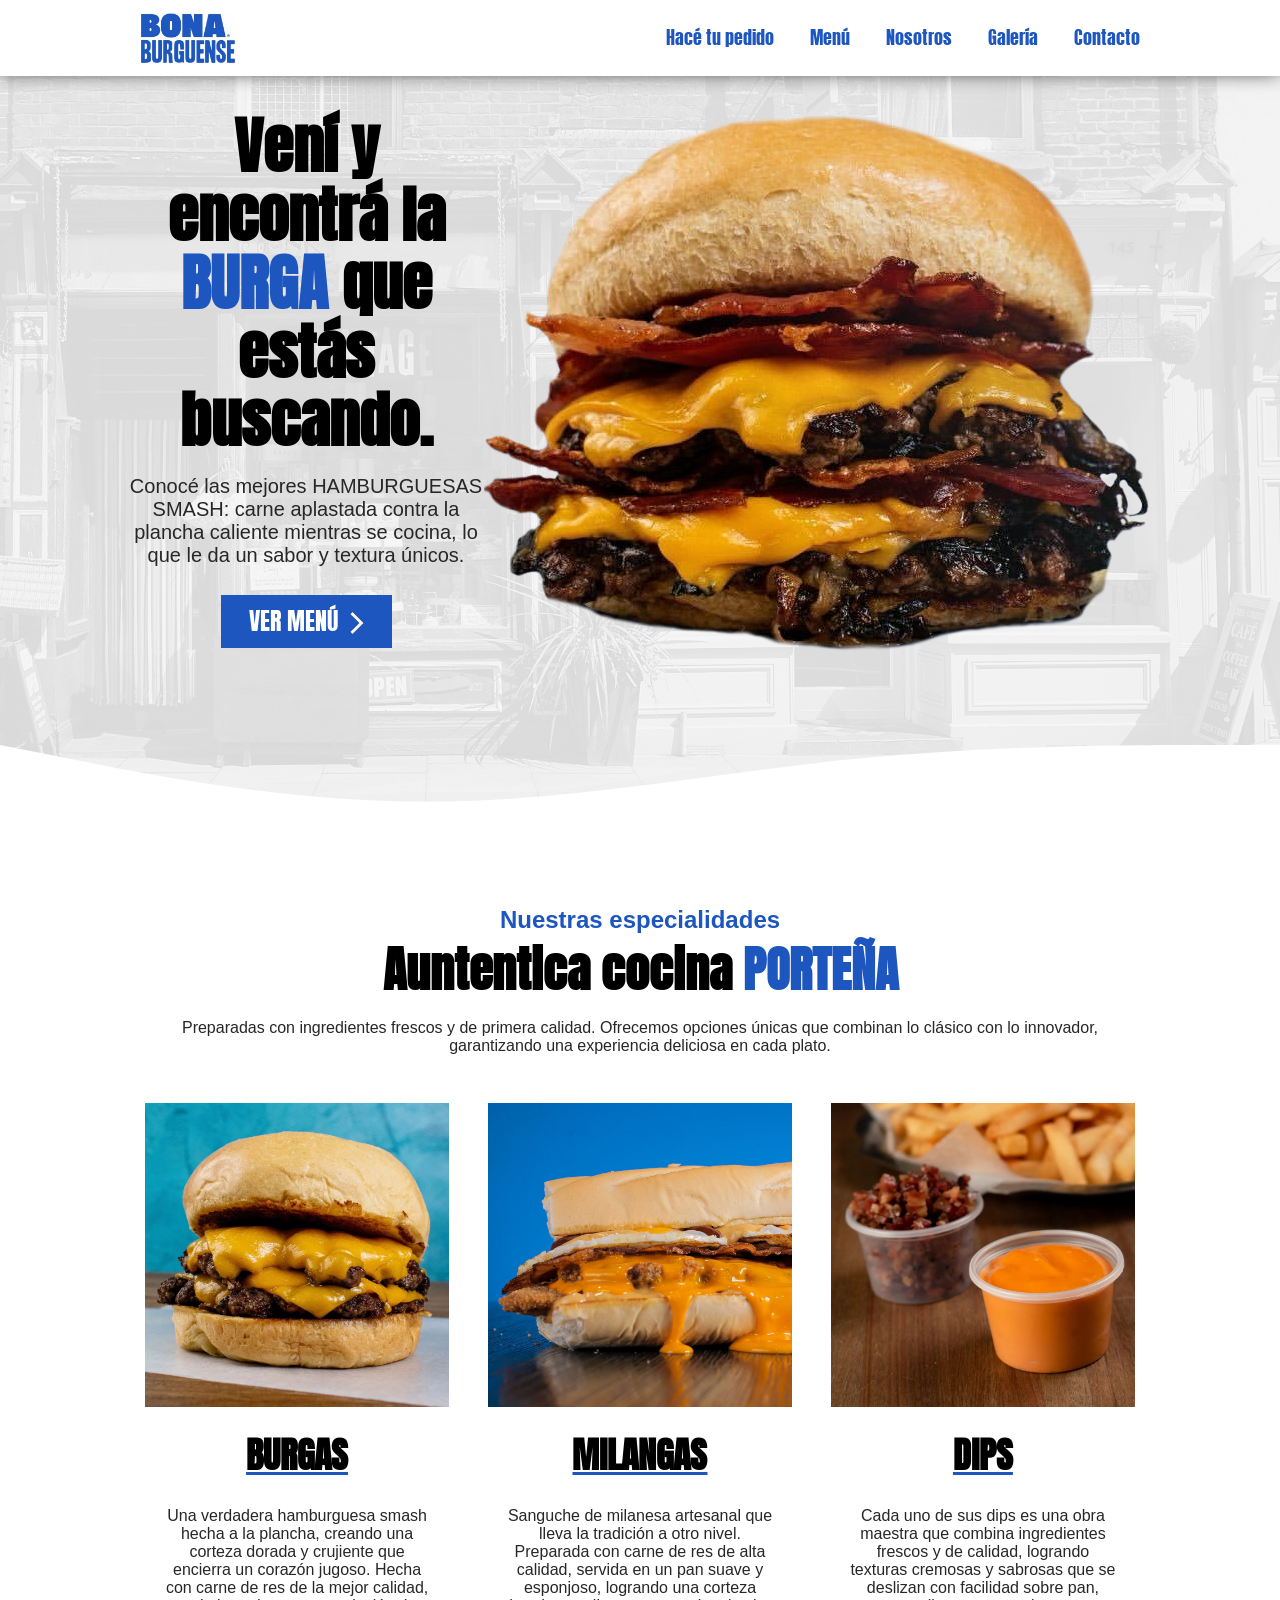
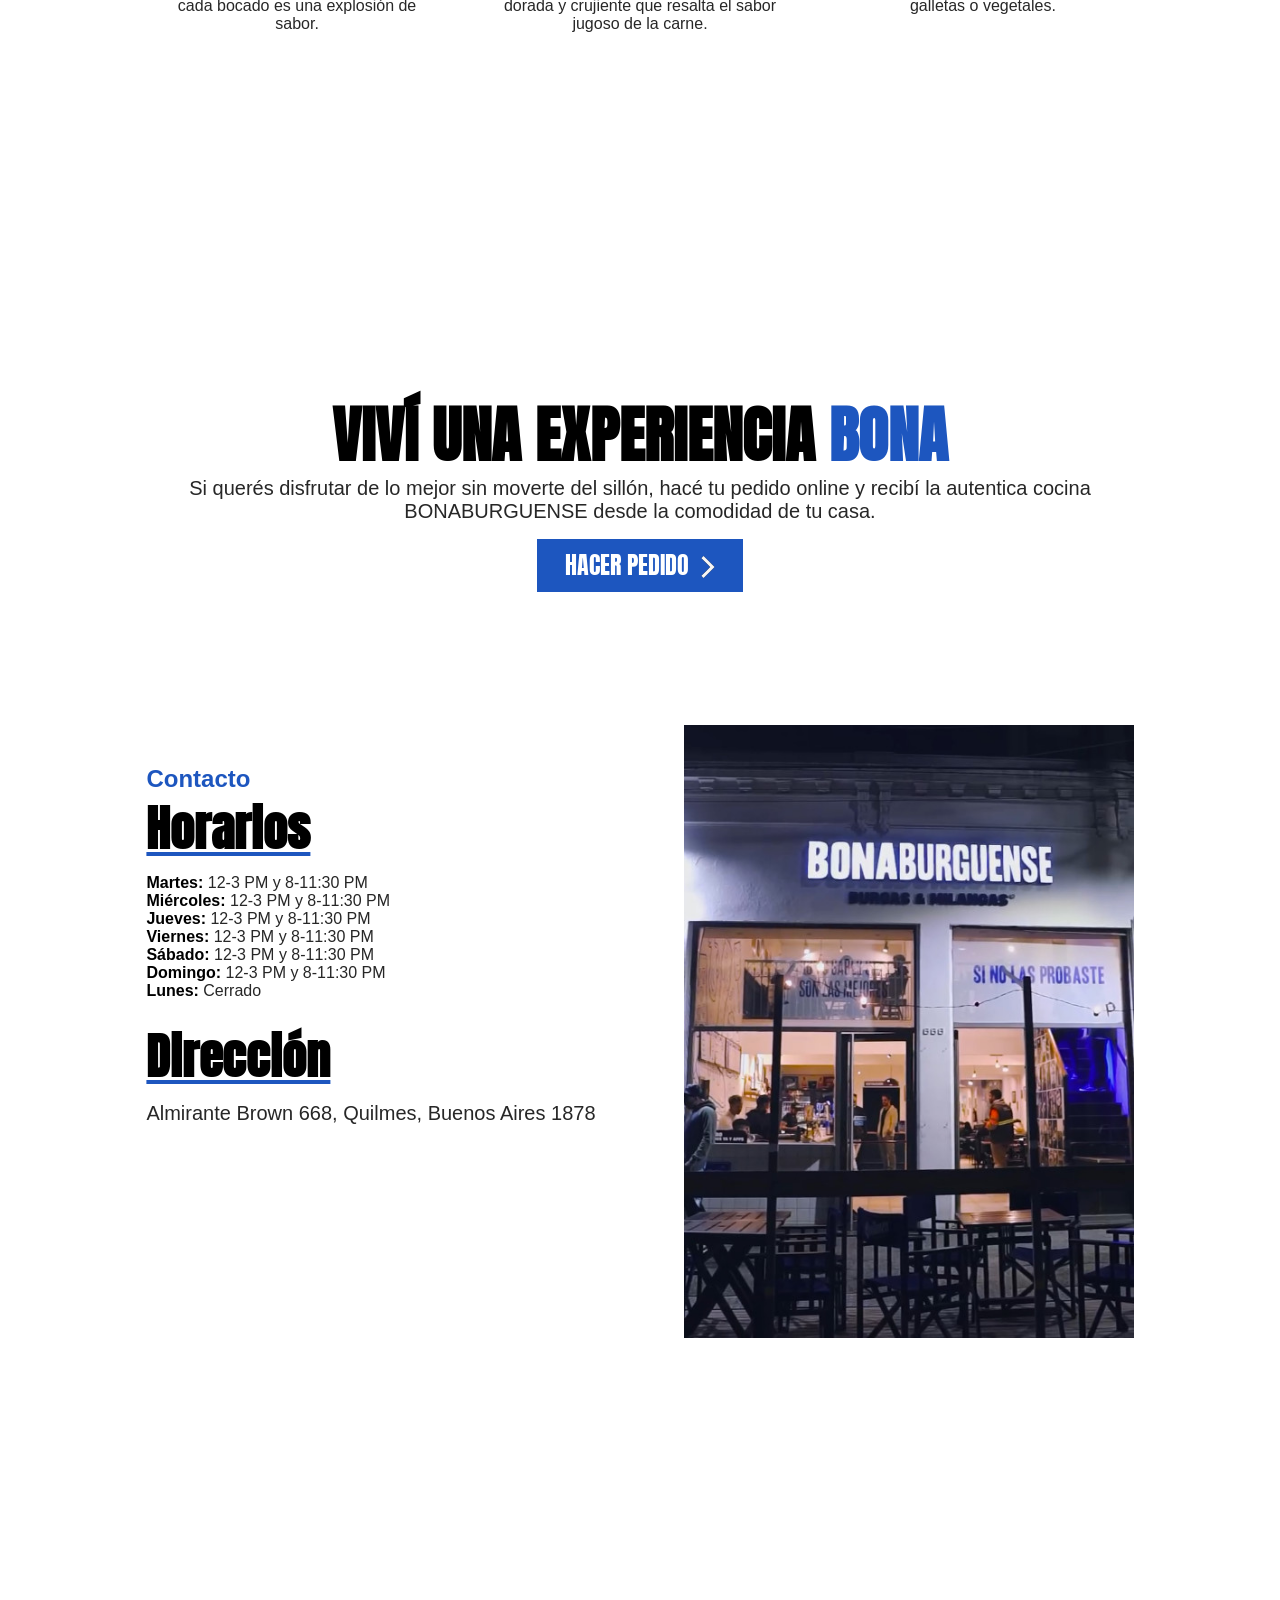
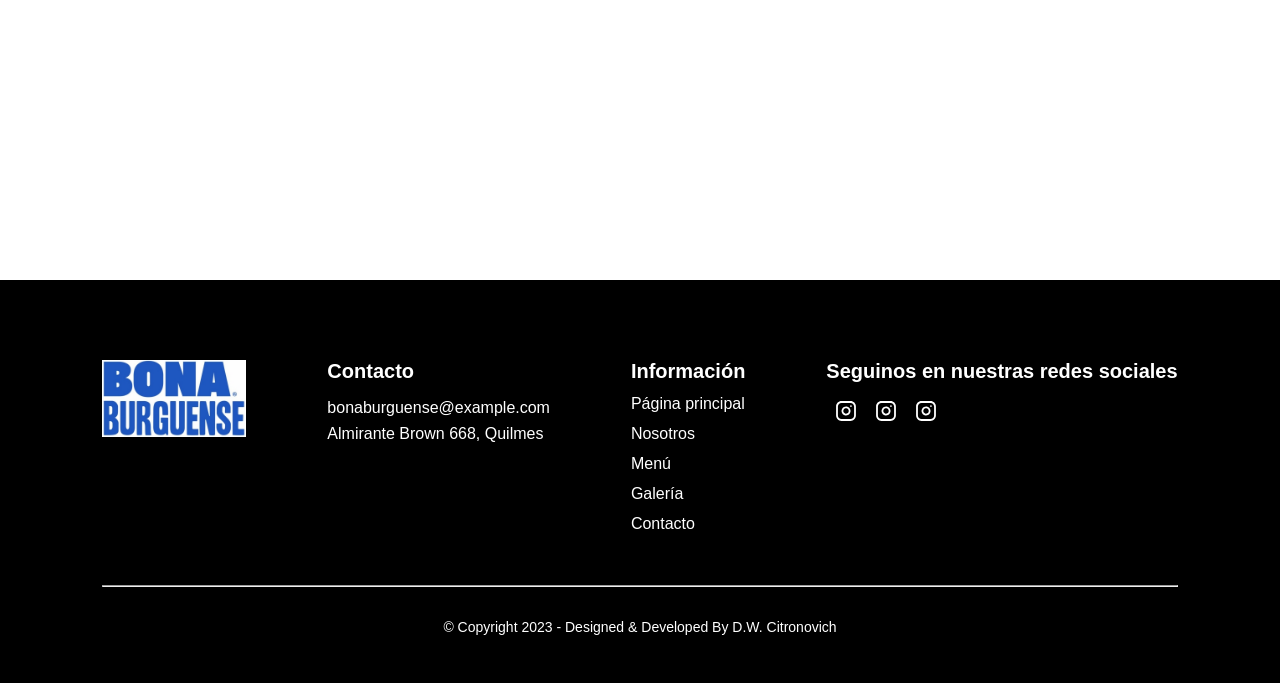
==== index.html @ 408f3b06 "desktop layout beggining" ====
<!DOCTYPE html>
<html lang="es">
    <head>
        <meta charset="UTF-8">
        <title>Reales hamburguesas smash - BONABURGUENSE</title>
        <meta name="keywords" content="bonaburguense, hamburguesa, quilmes">
        <meta name="description" content="Reales hamburguesas smash🔥 Cómo sabes que no son las mejores, si no las probaste?">
        <meta name="viewport" content="width=device-width, initial-scale=1.0">
        <meta name="author" content="Citronov WebSites">
        <link rel="stylesheet" href="responsive-style.css">
        <link rel="icon" href="Images/favicon.ico" type="image/x-icon">
    </head>
    <body>
        <header>
            <div id="header-div">
                <h1>
                BONABURGUENSE. BURGAS Y MILANGAS
                </h1>
                <div id="header-top">
                    <a href="index.html">
                        <img id="header-logo" src="Images/logo-bonaburguense-1.png" alt="BONABURGUENSE. BURGAS Y MILANGAS logo">
                    </a>
                    <div id="hamburguer-menu-icon">
                        <span class="bar"></span>
                        <span class="bar"></span>
                        <span class="bar"></span>
                    </div>
                </div>
                <nav id="header-nav">
                    <ul>
                        <li><a class="nav-li-element" href="index.html">Hacé tu pedido</a></li>
                        <li><a class="nav-li-element" href="Pages/menu.html">Menú</a></li>
                        <li><a class="nav-li-element" href="Pages/nosotros.html">Nosotros</a></li>
                        <li><a class="nav-li-element" href="Pages/galeria.html">Galería</a></li>
                        <li><a class="nav-li-element" href="Pages/contacto.html">Contacto</a></li>
                    </ul>
                </nav>
            </div>
        </header>
        <main id="home-main">
            <section id="section-statement">
                    <div class="top-page-div">
                        <h2>Vení y encontrá la <span class="blue-text">BURGA</span> que estás buscando.</h2>
                        <p class="section-div-text">Conocé las mejores HAMBURGUESAS SMASH: carne aplastada contra la plancha caliente mientras se cocina, lo que le da un sabor y textura únicos.</p>
                        <button id="main-section-statement-button" class="blue-button" type="button">
                            <a href="Pages/menu.html">
                                <span class="button-text">VER MENÚ</span>
                                <img class="button-arrow" src="Images/arrow.svg" alt="Flecha">
                            </a>
                        </button>
                    </div>
                    <img id="section-statement-img" src="Images/burga-image-2.png">
            </section>
            <svg id="section-cards-svg-top" xmlns="http://www.w3.org/2000/svg" viewBox="0 0 1440 320"><path fill="#ffffff" fill-opacity="1" d="M0,64L80,80C160,96,320,128,480,128C640,128,800,96,960,80C1120,64,1280,64,1360,64L1440,64L1440,320L1360,320C1280,320,1120,320,960,320C800,320,640,320,480,320C320,320,160,320,80,320L0,320Z"></path></svg>
            <section id="section-cards" class="common-section-white-bg">
                <h2 class="small-title"><span class="blue-text">Nuestras especialidades</span></h2>
                <h3>Auntentica cocina <span class="blue-text">PORTEÑA</span></h3>
                <div class="section-div-text">
                    <p>Preparadas con ingredientes frescos y de primera calidad. Ofrecemos opciones únicas que combinan lo clásico con lo innovador, garantizando una experiencia deliciosa en cada plato.</p>
                </div>
                <div id="section-cards-div">
                    <div class="section-card">
                        <div class="section-card-div-img">
                            <img src="Images/burga-image.jpeg" alt="Una BURGA">
                        </div>
                        <div class="section-card-div-text">
                            <h3><span class="blue-underline">BURGAS</span></h3>
                            <div class="section-div-text">
                                <p>Una verdadera hamburguesa smash hecha a la plancha, creando una corteza dorada y crujiente que encierra un corazón jugoso. Hecha con carne de res de la mejor calidad, cada bocado es una explosión de sabor.</p>
                            </div>
                        </div>
                    </div>
                    <div class="section-card">
                        <div class="section-card-div-img">
                            <img src="Images/milanga-image.jpeg" alt="Una MILANGA">
                        </div>
                        <div class="section-card-div-text">
                            <h3><span class="blue-underline">MILANGAS</span></h3>
                            <div class="section-div-text">
                                <p>Sanguche de milanesa artesanal que lleva la tradición a otro nivel. Preparada con carne de res de alta calidad, servida en un pan suave y esponjoso, logrando una corteza dorada y crujiente que resalta el sabor jugoso de la carne.</p>
                            </div>
                        </div>
                    </div>
                    <div class="section-card">
                        <div class="section-card-div-img">
                            <img src="Images/dips-image.jpeg" alt="Una MILANGA">
                        </div>
                        <div class="section-card-div-text">
                            <h3><span class="blue-underline">DIPS</span></h3>
                            <div class="section-div-text"> 
                                <p>Cada uno de sus dips es una obra maestra que combina ingredientes frescos y de calidad, logrando texturas cremosas y sabrosas que se deslizan con facilidad sobre pan, galletas o vegetales.</p>
                            </div>
                        </div>
                    </div>
                </div>
            </section>
            <svg id="section-cards-svg-bottom" xmlns="http://www.w3.org/2000/svg" viewBox="0 0 1440 320"><path fill="#ffffff" fill-opacity="1" d="M0,160L80,165.3C160,171,320,181,480,176C640,171,800,149,960,133.3C1120,117,1280,107,1360,101.3L1440,96L1440,0L1360,0C1280,0,1120,0,960,0C800,0,640,0,480,0C320,0,160,0,80,0L0,0Z"></path></svg>
            <section id="home-section-hace-tu-pedido" class="common-section">
                <div id="section-hace-tu-pedido-div-content">
                    <h2>VIVÍ UNA EXPERIENCIA <span class="blue-text">BONA</span></h2>
                    <p><span class="grey-text">Si querés disfrutar de lo mejor sin moverte del sillón, hacé tu pedido online y recibí la autentica cocina BONABURGUENSE desde la comodidad de tu casa.</span></p>
                    <button id="section-hace-tu-pedido-button" class="blue-button">
                        <a>
                            <span class="button-text">HACER PEDIDO</span>
                            <img class="button-arrow" src="Images/arrow.svg" alt="Flecha">
                        </a>
                    </button>
                </div>
            </section>
            <svg id="section-contact-svg-top" xmlns="http://www.w3.org/2000/svg" viewBox="0 0 1440 320"><path fill="#ffffff" fill-opacity="1" d="M0,0L80,5.3C160,11,320,21,480,37.3C640,53,800,75,960,74.7C1120,75,1280,53,1360,42.7L1440,32L1440,320L1360,320C1280,320,1120,320,960,320C800,320,640,320,480,320C320,320,160,320,80,320L0,320Z"></path></svg>
            <section id="section-contact" class="common-section-white-bg">
                <div id="section-contact-top">
                    <div id="home-section-contact-div-text">
                        <h2 class="small-title"><span class="blue-text">Contacto</span></h2>
                        <h3><span class="blue-underline">Horarios</span></h3>
                        <ol>
                            <li><span class="span-days">Martes:</span><span class="grey-text"> 12-3 PM y 8-11:30 PM</span></li>
                            <li><span class="span-days">Miércoles:</span><span class="grey-text"> 12-3 PM y 8-11:30 PM</span></li>
                            <li><span class="span-days">Jueves:</span><span class="grey-text"> 12-3 PM y 8-11:30 PM</span></li>
                            <li><span class="span-days">Viernes:</span><span class="grey-text"> 12-3 PM y 8-11:30 PM</span></li>
                            <li><span class="span-days">Sábado:</span><span class="grey-text"> 12-3 PM y 8-11:30 PM</span></li>
                            <li><span class="span-days">Domingo:</span><span class="grey-text"> 12-3 PM y 8-11:30 PM</span></li>
                            <li><span class="span-days">Lunes:</span><span class="grey-text"> Cerrado</span></li>
                        </ol>
                        <h3><span class="blue-underline">Dirección</span></h3>
                        <p><span class="grey-text">Almirante Brown 668, Quilmes, Buenos Aires 1878</span></p>
                    </div>                
                    <img id="section-contact-img-hamburgueseria" class="blue-bottom-border-img" src="Images/hamburgueseria-facade-2.jpeg" alt="Local de BONABURGUENSE">
                </div>
                <iframe class="iframe-maps-ubication" src="https://www.google.com/maps/embed?pb=!1m18!1m12!1m3!1d3279.306602469936!2d-58.25799479058992!3d-34.72266527279878!2m3!1f0!2f0!3f0!3m2!1i1024!2i768!4f13.1!3m3!1m2!1s0x95a3359bbf4d58cd%3A0x7d6606f561d563d2!2sBonaburguense!5e0!3m2!1ses-419!2sar!4v1730061032522!5m2!1ses-419!2sar" width="600" height="450" style="border:0;" allowfullscreen="" loading="lazy" referrerpolicy="no-referrer-when-downgrade"></iframe>
            </section>
        </main>
        <footer>
            <div id="footer-div-top">
                <img id="footer-div-top-logo" src="Images/logo-bonaburguense-1.png" alt="Logo de BONABURGUENSE">
                <div id="footer-div-top-contacto" class="footer-section">
                    <h4>Contacto</h4>
                    <ul>
                        <li>bonaburguense@example.com</li>
                        <li>Almirante Brown 668, Quilmes</li>
                    </ul>
                </div>
                <div id="footer-div-top-information" class="footer-section">
                    <h4>Información</h4>
                    <ul>
                        <li><a href="index.html">Página principal</a></li>
                        <li><a href="Pages/nosotros.html">Nosotros</a></li>
                        <li><a href="Pages/menu.html">Menú</a></li>
                        <li><a href="Pages/galeria.html">Galería</a></li>
                        <li><a href="Pages/contacto.html">Contacto</a></li>
                    </ul>
                </div>
                <div id="footer-top-seguinos" class="footer-section">
                    <h4>Seguinos en nuestras redes sociales</h4>
                    <ul>
                        <li><a href="#"><img src="Images/Instagram.svg"></a></li>
                        <li><a href="#"><img src="Images/Instagram.svg"></a></li>
                        <li><a href="#"><img src="Images/Instagram.svg"></a></li>
                    </ul>
                </div>
            </div>
            <hr>
            <p id="footer-p-copyright">© Copyright 2023 - Designed & Developed By D.W. Citronovich</p>
        </footer>
    </body>
    <script src="Scripts/hamburgerMenu.js"></script>
</html>
---- responsive-style.css ----
@font-face {
    font-family: "Anton SC Regular";
    src: url("Fuentes/Anton_SC/antonsc-regular-webfont.woff2") format("woff2"),
        url("Fuentes/Anton_SC/antonsc-regular-webfont.woff") format("woff"),
        url("Fuentes/Anton_SC/AntonSC-Regular.ttf") format("truetype");
    font-style: normal;
    font-weight: normal;
}

li {
    list-style-type: none;
    text-decoration: none;
}

img {
    max-width: 100%;
}

svg {
    display: none;
}

* {
    margin: 0;
    padding: 0;
    box-sizing: border-box;
}

body {
    font-family: "Anton SC Regular", sans-serif;
    font-weight: 400;
    width: 100%;
    height: 100vh;
    margin: 0;
    background-image: url("Images/facade-4.png");
    background-size: cover;
    background-repeat: no-repeat;
    background-position: center;
    background-attachment: fixed;
}

header {
    width: 100%;
    position: fixed;
    z-index: 1000;
    background-color: white;
    box-shadow: 0px -6px 20px;
}

#header-div {
    width: 100%;
    height: 44px;
    margin-top: 8px;
    margin-bottom: 8px;
    padding-left: 12px;
    padding-right: 12px;
}

h1 {
    display: none;
}

#header-logo {
    width: 84px;
    height: auto;
}

#header-top {
    display: flex;
    justify-content: space-between;
    align-items: center;
}

#hamburguer-menu-icon {
    width: 8%;
    display: block;
    cursor: pointer;
}

#hamburguer-menu-icon.active {
    cursor: pointer;
}

.bar {
    display: block;
    max-width: 36px;
    height: 3px;
    margin: 5px auto;
    background-color: #1d56bf;
    -webkit-transition: all 0.3s ease-in-out;
    transition: all 0.3s ease-in-out;
}

#hamburguer-menu-icon.active .bar:nth-child(1) {
    opacity: 0;
}

#hamburguer-menu-icon.active .bar:nth-child(2) {
    transform: translateY(4px) rotate(45deg);
}

#hamburguer-menu-icon.active .bar:nth-child(3) {
    transform: translateY(-4px) rotate(-45deg);
}

a {
    all: unset;
    cursor: pointer;
}

nav {
    font-size: 1.125rem;
    width: 100%;
    position: absolute;
    display: flex;
    flex-direction: column;
    background-color: white;
    top: 60px;
    left: 0;
    gap: 0;
    text-align: center;
    box-shadow: inset 0px 8px 24px lightgrey;
    transition: transform 0.3s ease-in-out;
    transform: translateX(100%);
}

nav.active {
    transform: translateX(0px);
    transition-delay: .2s;
}

nav ul {
    display: flex;
    flex-direction: column;
    gap: 10px;
    margin-top: 36px;
    margin-bottom: 36px;
}

nav ul li {
    color: #1d56bf;
}

/* ============ HEADER ============ */

main {
    padding-top: 80px;
    text-align: center;
}

.top-page-div {
    padding-top: 24px;
    padding-bottom: 24px;
}

h2 {
    font-family: "Anton SC Regular", sans-serif;
    font-size: 2.5rem;
}

h3 {
    font-family: "Anton SC Regular", sans-serif;
    font-size: 2rem;
    line-height: 1.125;
}

.blue-underline {
    text-decoration: underline;
    text-decoration-color: #1d56bf;
}

.blue-text {
    color: #1d56bf;
}

p {
    font-family: sans-serif;
    font-size: 1rem;
}

.grey-text, p {
    color: rgb(39, 39, 39);
}

.small-title {
    font-family: sans-serif;
    font-size: 1.2rem;
    margin-bottom: 8px;
}

.top-page-div {
    padding-left: 8%;
    padding-right: 8%;
}

.common-section, .common-section-white-bg {
    font-family: sans-serif;
    padding-top: 64px;
    padding-bottom: 24px;
    padding-left: 8%;
    padding-right: 8%;
    text-align: left;
}

.common-section-white-bg {
    background-color: white;
}

/* ============ INDEX ============ */

#home-main .common-section, 
#home-main .common-section-white-bg {
    text-align: center;
}

#home-main .top-page-div {
    padding-top: 96px;
}

#home-main section {
    padding-bottom: 64px;
}

#home-main h2 {
    line-height: 1.125;
}

#home-main h3 {
    font-size: 2.5rem;
}

#section-statement-img {
    margin-top: 36px;
    margin-bottom: 36px;
}

.section-card {
    width: 100%;
    max-height: 840px;
    min-height: 480px;
    margin-top: 48px;
    margin-bottom: 48px;
    overflow: hidden;
    position: relative;
}

.section-card a {
    all: unset;
}

.section-card h3 {
    margin-top: 12px;
    margin-bottom: 12px;
}

.section-card-div-img {
    width: 100%;
    overflow: hidden;
    position: relative;
}

.section-card img {
    width: 100%;
    margin: 0 auto;
    height: auto;
    object-fit: cover;
    transition: transform 0.75s ease;
}

.section-card:hover img {
    transform: scale(1.1);
}

#home-section-contact-div-text {
    text-align: left;
}

#home-section-contact-div-text h3 {
    font-size: 2rem;
    margin-bottom: 12px;
}

#home-section-contact-div-text ol, 
#home-section-contact-div-text p {
    margin-top: 12px;
    margin-bottom: 36px;
}

.span-days {
    font-weight: bold;
}

#home-main .iframe-maps-ubication {
    margin-top: 24px;
}

/* ============ MENU ============ */

#section-menu-div-menus-wrap ul {
    display: flex;
    flex-wrap: wrap;
    justify-content: center;
    position: relative;
    margin: 0 auto;
    padding: 0;
    padding-bottom: 36px;
    text-align: center;
    list-style-type: none;
}

.wrap-menu-item {
    display: inline-block;
    cursor: pointer;
    margin: 0 auto;
    margin-top: 4px;
    margin-bottom: 4px;
    margin-left: 4px;
    margin-right: 4px;
    padding-left: 16px;
    padding-right: 16px;
    font-size: 1.125rem;
    font-weight: bold;
    color: #1d56bf;
    background-color: white;
    border: 2px solid #1d56bf;
    transition: color .3s ease;
    transition: -webkit-text-stroke .3s ease;
    transition: background-color .3s ease;
}

.wrap-menu-item:hover, .selected-wrap-menu-item {
    color: white;
    background-color: #1d56bf;
}

.menu-section-hidden {
    display: none;
}

#reset-wrap-menu {
    display: none;
    all: unset;
}

#reset-wrap-menu.active {
    display: block;
    position: absolute;
    width: 24px;
    height: 36px;
    margin-left: 8px;
    cursor: pointer;
}

.reset-wrap-menu-bar {
    display: block;
    opacity: 0;
    transition: opacity 0.3s ease-in-out;
}

#reset-wrap-menu.active .reset-wrap-menu-bar {
    position: absolute;
    width: 100%;
    height: 2px;
    opacity: 1;
    background-color: black;
    transform-origin: center;
}

.reset-wrap-menu-bar:nth-child(1) {
    transform: rotate(45deg);
}

.reset-wrap-menu-bar:nth-child(2) {
    transform: rotate(-45deg);
}

.menu-section {
    padding-top: 12px;
    padding-bottom: 12px;
}

.menu-item-li {
    margin-top: 20px;
    margin-bottom: 20px;
}

/* ============ NOSOTROS ============ */

.section-div-text {
    margin-top: 12px;
    margin-bottom: 12px;
}

#nosotros-main-div-bottom-div-image {
    padding-top: 24px;
    padding-bottom: 24px;
}

.blue-button {
    all: unset;
    font-family: "Anton SC Regular", sans-serif;
    font-size: 1.25rem;
    color: white;
    margin: 0 auto;
    margin-top: 16px;
    padding-top: 17px;
    padding-bottom: 12px;
    padding-left: 28px;
    padding-right: 28px;
    position: relative;
    background-color: #1d56bf;
    cursor: pointer;
}

.blue-button:hover {
    background-color: #133b86;
}

button a {
    all: unset;
    display: flex;
    align-content: center;
}

.button-arrow {
    width: 14px;
    height: 19px;
    margin-left: 12px;
    animation: move 1s linear infinite;
}

@keyframes move {
    0% {
        transform: translateX(0);
    }
    50% {
        transform: translateX(32%); /* Move to the right */
    }
    100% {
        transform: translateX(0); /* Move back to the left */
    }
}

.page-bottom-padding-white {
    display: block;
    width: 100%;
    height: 80px;
    background-color: white;
}

.iframe-maps-ubication {
    max-width: 100%;
    padding-top: 16px;
    padding-bottom: 16px;
}

#div-nosotros-horarios {
    padding-bottom: 12px;
}

#div-nosotros-horarios h3 {
    margin-bottom: 16px;
}

#div-nosotros-direccion {
    padding-top: 12px;
}

#div-nosotros-direccion h3 {
    margin-bottom: 16px;
}

/* ============ GALERÍA ============ */

#div-galeria {
    padding-top: 32px;
}

#galeria-div-button-ver-menu {
    padding-top: 32px;
    padding-bottom: 32px;
    text-align: center;
}

/* ============ CONTACTO ============ */

#contact-form {
    margin-top: 64px;
}

.form-div-subject {
    display: flex;
    flex-direction: column;
    margin-top: 24px;
    margin-bottom: 24px;
    font-size: 16px;
    font-weight: bold;
}

.form-div-subject label {
    margin-bottom: 4px;
}

.form-div-subject input {
    height: 36px;
    font-size: 16px;
    margin-top: 4px;
}

.form-div-subject textarea {
    font-family: sans-serif;
    height: 144px;
    font-size: 16px;
}

#div-contact-form-button {
    text-align: right;
}

#contact-options {
    margin-top: 36px;
    margin-bottom: 64px;
}

.contact-option {
    display: flex;
    flex-direction: row;
    margin-bottom: 16px;
}

.contact-option img, .contact-option svg {
    display: block;
    height: 24px;
    width: auto;
    margin-right: 8px;
}

.contact-option p {
    font-size: 1rem;
}

/* ============ FOOTER ============ */

footer {
    font-family: sans-serif;
    color: white;
    width: 100%;
    padding-top: 80px;
    padding-bottom: 48px;
    padding-left: 8%;
    padding-right: 8%;
    margin: 0 auto;
    background-color: black;
}

footer h4 {
    font-size: 1.25rem;
}

footer a:hover {
    text-decoration: underline;
    cursor: pointer;
}

.footer-section {
    margin-top: 32px;
    margin-bottom: 32px;
}

#footer-div-top-logo {
    width: 144px;
    height: auto;
    align-self: center;
}

#footer-div-top-contacto ul{
    margin-top: 16px;
}

#footer-div-top-contacto ul li {
    margin-top: 8px;
    margin-bottom: 8px;
}

#footer-div-top-information ul {
    display: grid;
    grid-template-columns: 1fr 1fr;
    max-width: 80%;
}

#footer-div-top-information li {
    margin-top: 8px;
    margin-bottom: 8px;
}

#footer-top-seguinos ul {
    margin-top: 16px;
    display: flex;
}

#footer-top-seguinos li {
    margin-left: 8px;
    margin-right: 8px;
}

footer hr {
    margin-top: 8px;
    margin-bottom: 8px;
}

#footer-p-copyright {
    color: white;
}

/* ===== DESKTOP ==== */

@media (min-width: 960px) {
    svg {
        display: block;
    }

    #header-div {
        width: 80%;
        display: flex;
        justify-content: space-between;
        align-items: center;
        margin: 0 auto;
        padding-top: 40px;
        padding-bottom: 36px;
        font-size: 1rem;
    }

    #header-logo {
        width: 96px;
    }

    #hamburguer-menu-icon {
        display: none;
    }

    nav {
        width: auto;
        position: inherit;
        top: 0;
        left: 0;
        box-shadow: none;
        transition: none;
        transform: none;
    }

    nav ul {
        flex-direction: row;
        margin: 0 auto;
        gap: 36px;
    }

    .nav-li-element {
        background: 
           linear-gradient(currentColor 0 0) 
           var(--d, 201%) 100% /200% 3px 
           no-repeat;
      }
      
    .nav-li-element:hover {
        --d: -101%;
        transition: 0.75s
    }

    nav ul a {
        font-size: 1.125rem;
    }

    h2 {
        font-size: 3.8125rem;
    }

    h3 {
        font-size: 3rem;
    }

    #section-statement {
        width: 80%;
        display: flex;
        align-items: center;
        margin: 0 auto;
    }

    .top-page-div {
        padding-bottom: 0;
        padding-left: 0;
        padding-right: 0;
    }

    .blue-button {
        font-size: 1.5rem;
    }


    .button-arrow {
        height: 22px;
    }

    p {
        font-size: 1.25rem;
    }

    .small-title {
        font-size: 1.5rem;
        margin-bottom: 16px;
    }

    .iframe-maps-ubication {
        width: 100%;
    }

    #footer-div-top {
        display: flex;
        justify-content: space-between;
        align-items: flex-start;
    }

    #footer-div-top-logo {
        width: 144px;
        height: auto;
        align-self: start;
    }

    .footer-section {
        margin-top: 0;
    }

    #footer-div-top-information ul {
        max-width: 100%;
        display: block;
    }

    #footer-div-top-information li {
        margin-top: 12px;
        margin-bottom: 12px;
    }

    #footer-p-copyright {
        text-align: center;
        font-size: .875rem;
        margin-top: 32px;
    }

    /* ==== INDEX ==== */

    #home-main #section-statement {
        padding-bottom: 0;
    }

    #home-main .top-page-div {
        padding-top: 0;
    }

    #home-main h3 {
        font-size: 3rem;
    }

    #section-cards-svg-top {
        margin-bottom: -130px;
    }

    #section-cards-div {
        display: flex;
        justify-content: space-between;
        gap: 4%;
        margin: 0 auto;
        padding-left: 4%;
        padding-right: 4%;
    }

    #section-cards .section-div-text {
        width: 90%;
        margin: 0 auto;
        padding-top: 16px;
    }

    #section-cards .section-card-div-text h3 {
        font-size: 2.25rem;
        padding-top: 16px;
    }

    #section-cards .section-div-text p {
        font-size: 1rem;
    }

    #section-cards-svg-bottom {
        margin-top: -85px;
    }

    #section-contact-svg-top {
        margin-bottom: -240px;
    }



    #section-contact-top {
        display: flex;
        justify-content: space-around;
        margin: 0 auto;
    }

    #section-contact-img-hamburgueseria {
        width: 450px;
        position: relative;
        margin-top: -40px;
        z-index: 1;
    }
}
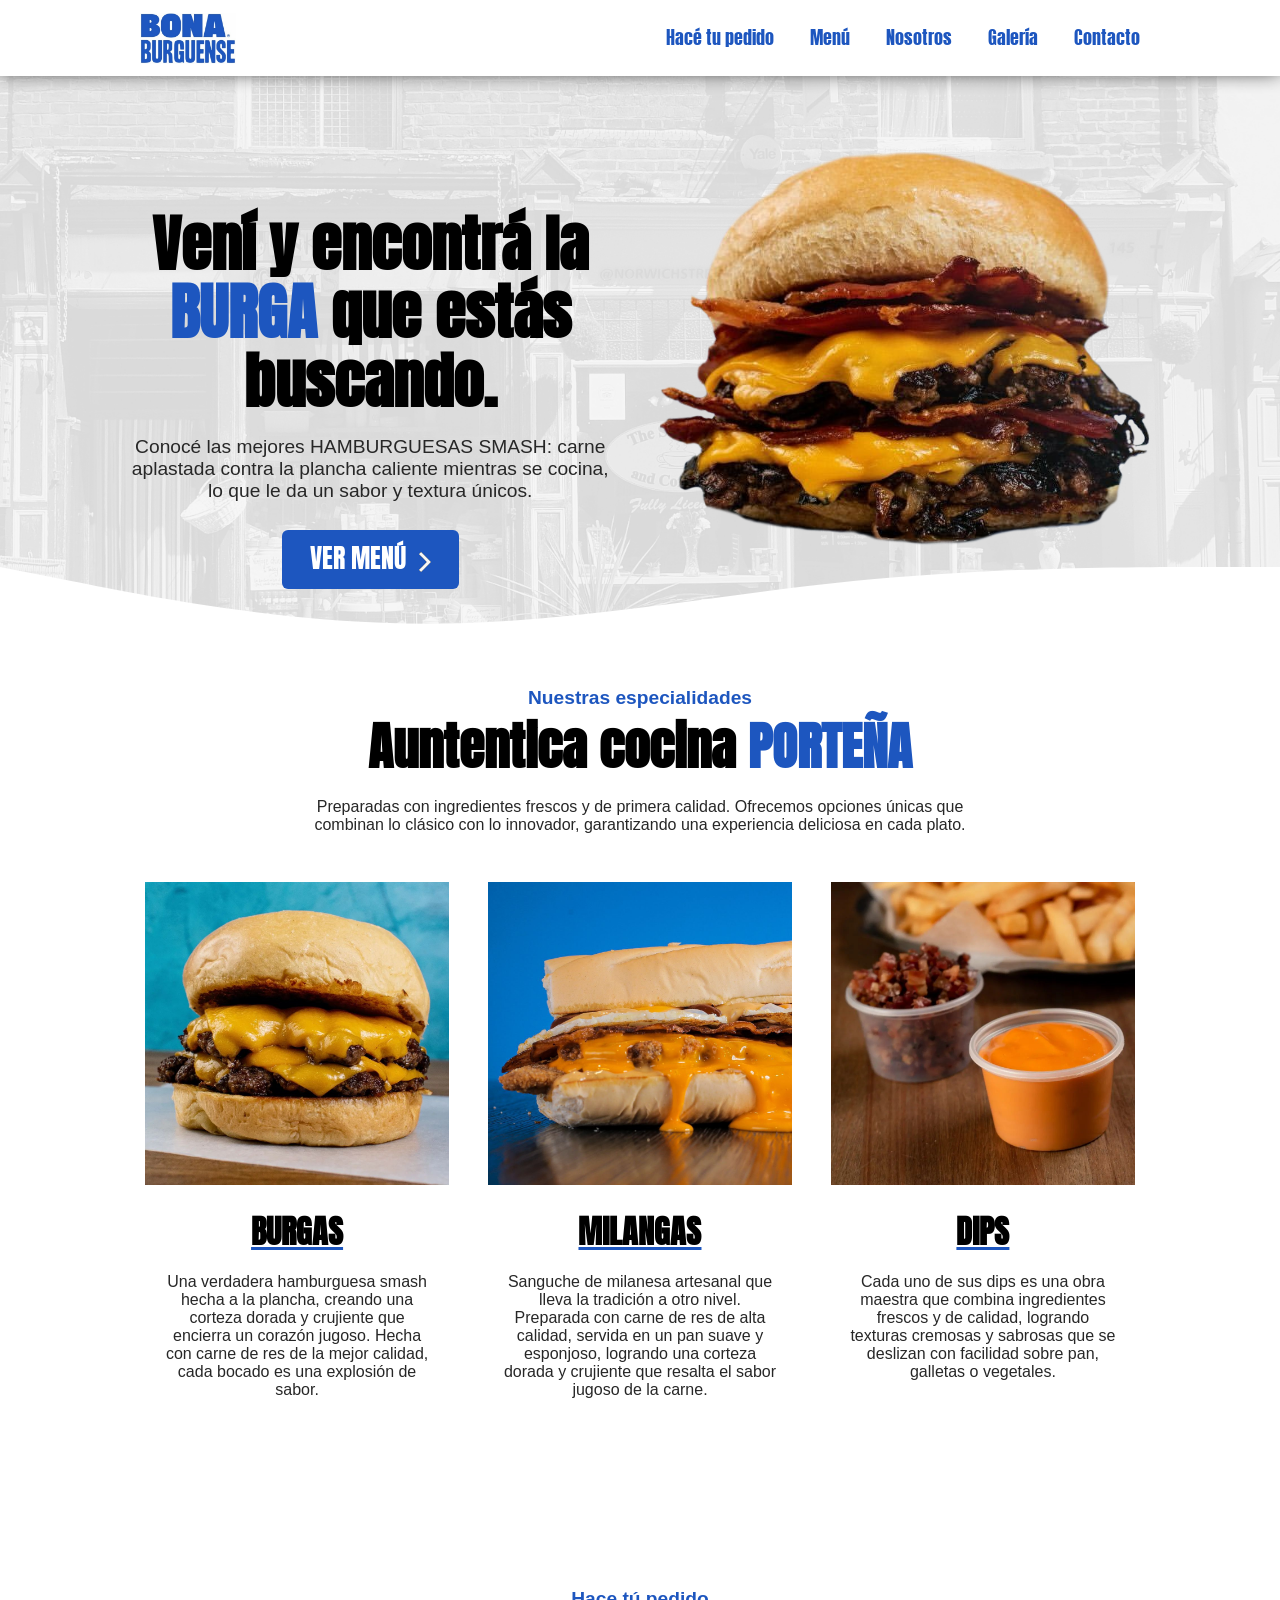
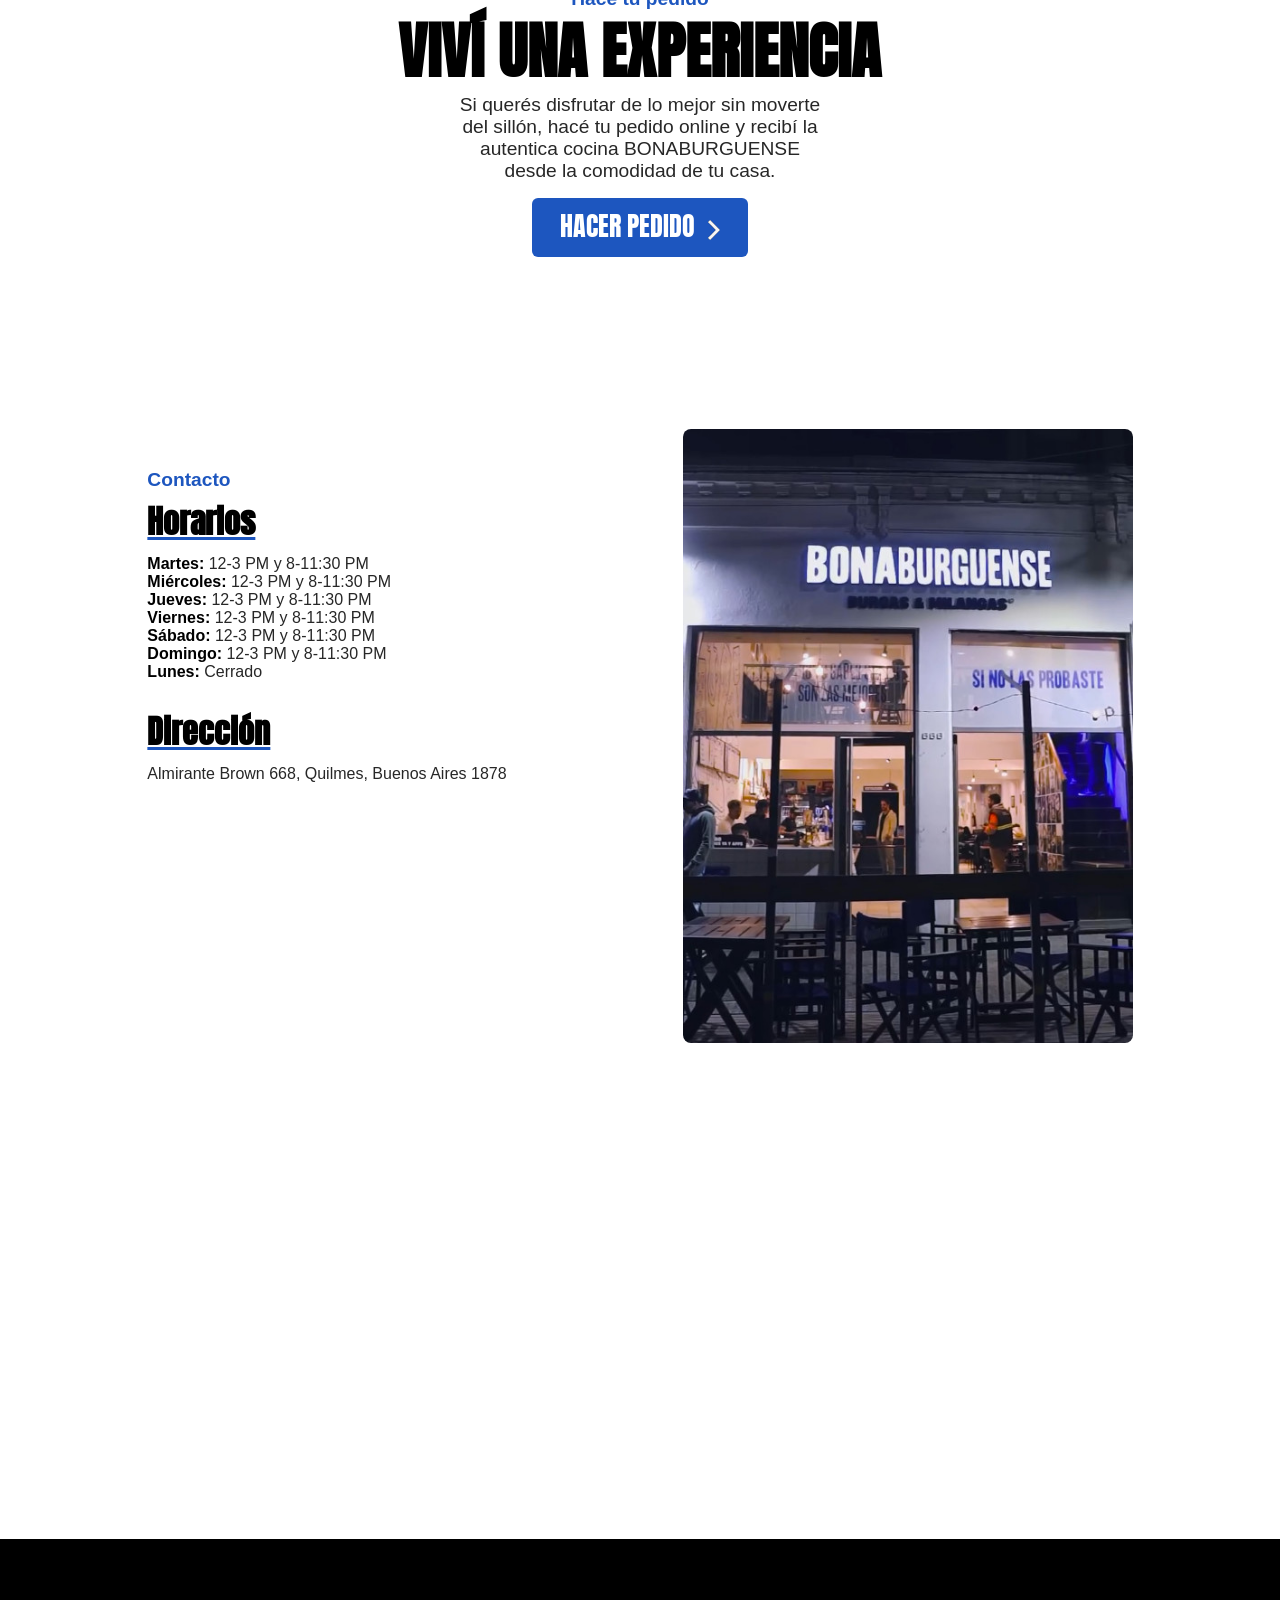
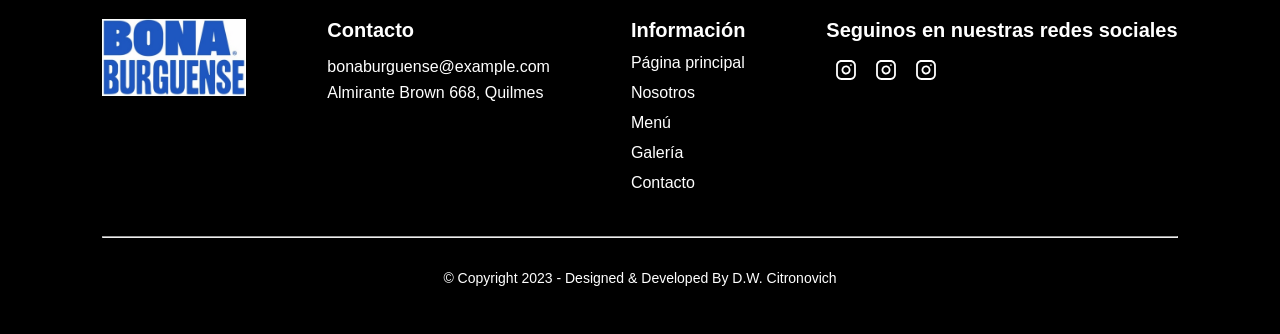
==== commit 5fde07cd: "waves added to desktop and phone" ====
--- a/index.html
+++ b/index.html
@@ -53,42 +53,44 @@
             </section>
             <svg id="section-cards-svg-top" xmlns="http://www.w3.org/2000/svg" viewBox="0 0 1440 320"><path fill="#ffffff" fill-opacity="1" d="M0,64L80,80C160,96,320,128,480,128C640,128,800,96,960,80C1120,64,1280,64,1360,64L1440,64L1440,320L1360,320C1280,320,1120,320,960,320C800,320,640,320,480,320C320,320,160,320,80,320L0,320Z"></path></svg>
             <section id="section-cards" class="common-section-white-bg">
-                <h2 class="small-title"><span class="blue-text">Nuestras especialidades</span></h2>
-                <h3>Auntentica cocina <span class="blue-text">PORTEÑA</span></h3>
-                <div class="section-div-text">
-                    <p>Preparadas con ingredientes frescos y de primera calidad. Ofrecemos opciones únicas que combinan lo clásico con lo innovador, garantizando una experiencia deliciosa en cada plato.</p>
-                </div>
-                <div id="section-cards-div">
-                    <div class="section-card">
-                        <div class="section-card-div-img">
-                            <img src="Images/burga-image.jpeg" alt="Una BURGA">
-                        </div>
-                        <div class="section-card-div-text">
-                            <h3><span class="blue-underline">BURGAS</span></h3>
-                            <div class="section-div-text">
-                                <p>Una verdadera hamburguesa smash hecha a la plancha, creando una corteza dorada y crujiente que encierra un corazón jugoso. Hecha con carne de res de la mejor calidad, cada bocado es una explosión de sabor.</p>
+                <div class="common-section-content-div">
+                    <h2 class="small-title"><span class="blue-text">Nuestras especialidades</span></h2>
+                    <h3>Auntentica cocina <span class="blue-text">PORTEÑA</span></h3>
+                    <div class="section-div-text">
+                        <p>Preparadas con ingredientes frescos y de primera calidad. Ofrecemos opciones únicas que combinan lo clásico con lo innovador, garantizando una experiencia deliciosa en cada plato.</p>
+                    </div>
+                    <div id="section-cards-div">
+                        <div class="section-card">
+                            <div class="section-card-div-img">
+                                <img src="Images/burga-image.jpeg" alt="Una BURGA">
+                            </div>
+                            <div class="section-card-div-text">
+                                <h3><span class="blue-underline">BURGAS</span></h3>
+                                <div class="section-div-text">
+                                    <p>Una verdadera hamburguesa smash hecha a la plancha, creando una corteza dorada y crujiente que encierra un corazón jugoso. Hecha con carne de res de la mejor calidad, cada bocado es una explosión de sabor.</p>
+                                </div>
                             </div>
                         </div>
-                    </div>
-                    <div class="section-card">
-                        <div class="section-card-div-img">
-                            <img src="Images/milanga-image.jpeg" alt="Una MILANGA">
-                        </div>
-                        <div class="section-card-div-text">
-                            <h3><span class="blue-underline">MILANGAS</span></h3>
-                            <div class="section-div-text">
-                                <p>Sanguche de milanesa artesanal que lleva la tradición a otro nivel. Preparada con carne de res de alta calidad, servida en un pan suave y esponjoso, logrando una corteza dorada y crujiente que resalta el sabor jugoso de la carne.</p>
+                        <div class="section-card">
+                            <div class="section-card-div-img">
+                                <img src="Images/milanga-image.jpeg" alt="Una MILANGA">
+                            </div>
+                            <div class="section-card-div-text">
+                                <h3><span class="blue-underline">MILANGAS</span></h3>
+                                <div class="section-div-text">
+                                    <p>Sanguche de milanesa artesanal que lleva la tradición a otro nivel. Preparada con carne de res de alta calidad, servida en un pan suave y esponjoso, logrando una corteza dorada y crujiente que resalta el sabor jugoso de la carne.</p>
+                                </div>
                             </div>
                         </div>
-                    </div>
-                    <div class="section-card">
-                        <div class="section-card-div-img">
-                            <img src="Images/dips-image.jpeg" alt="Una MILANGA">
-                        </div>
-                        <div class="section-card-div-text">
-                            <h3><span class="blue-underline">DIPS</span></h3>
-                            <div class="section-div-text"> 
-                                <p>Cada uno de sus dips es una obra maestra que combina ingredientes frescos y de calidad, logrando texturas cremosas y sabrosas que se deslizan con facilidad sobre pan, galletas o vegetales.</p>
+                        <div class="section-card">
+                            <div class="section-card-div-img">
+                                <img src="Images/dips-image.jpeg" alt="Una MILANGA">
+                            </div>
+                            <div class="section-card-div-text">
+                                <h3><span class="blue-underline">DIPS</span></h3>
+                                <div class="section-div-text"> 
+                                    <p>Cada uno de sus dips es una obra maestra que combina ingredientes frescos y de calidad, logrando texturas cremosas y sabrosas que se deslizan con facilidad sobre pan, galletas o vegetales.</p>
+                                </div>
                             </div>
                         </div>
                     </div>
@@ -96,8 +98,9 @@
             </section>
             <svg id="section-cards-svg-bottom" xmlns="http://www.w3.org/2000/svg" viewBox="0 0 1440 320"><path fill="#ffffff" fill-opacity="1" d="M0,160L80,165.3C160,171,320,181,480,176C640,171,800,149,960,133.3C1120,117,1280,107,1360,101.3L1440,96L1440,0L1360,0C1280,0,1120,0,960,0C800,0,640,0,480,0C320,0,160,0,80,0L0,0Z"></path></svg>
             <section id="home-section-hace-tu-pedido" class="common-section">
-                <div id="section-hace-tu-pedido-div-content">
-                    <h2>VIVÍ UNA EXPERIENCIA <span class="blue-text">BONA</span></h2>
+                <div id="section-hace-tu-pedido-div-content" class="common-section-content-div">
+                    <h2 class="small-title"><span class="blue-text">Hace tú pedido</span></h2>
+                    <h2>VIVÍ UNA EXPERIENCIA</h2>
                     <p><span class="grey-text">Si querés disfrutar de lo mejor sin moverte del sillón, hacé tu pedido online y recibí la autentica cocina BONABURGUENSE desde la comodidad de tu casa.</span></p>
                     <button id="section-hace-tu-pedido-button" class="blue-button">
                         <a>
@@ -109,26 +112,29 @@
             </section>
             <svg id="section-contact-svg-top" xmlns="http://www.w3.org/2000/svg" viewBox="0 0 1440 320"><path fill="#ffffff" fill-opacity="1" d="M0,0L80,5.3C160,11,320,21,480,37.3C640,53,800,75,960,74.7C1120,75,1280,53,1360,42.7L1440,32L1440,320L1360,320C1280,320,1120,320,960,320C800,320,640,320,480,320C320,320,160,320,80,320L0,320Z"></path></svg>
             <section id="section-contact" class="common-section-white-bg">
-                <div id="section-contact-top">
-                    <div id="home-section-contact-div-text">
-                        <h2 class="small-title"><span class="blue-text">Contacto</span></h2>
-                        <h3><span class="blue-underline">Horarios</span></h3>
-                        <ol>
-                            <li><span class="span-days">Martes:</span><span class="grey-text"> 12-3 PM y 8-11:30 PM</span></li>
-                            <li><span class="span-days">Miércoles:</span><span class="grey-text"> 12-3 PM y 8-11:30 PM</span></li>
-                            <li><span class="span-days">Jueves:</span><span class="grey-text"> 12-3 PM y 8-11:30 PM</span></li>
-                            <li><span class="span-days">Viernes:</span><span class="grey-text"> 12-3 PM y 8-11:30 PM</span></li>
-                            <li><span class="span-days">Sábado:</span><span class="grey-text"> 12-3 PM y 8-11:30 PM</span></li>
-                            <li><span class="span-days">Domingo:</span><span class="grey-text"> 12-3 PM y 8-11:30 PM</span></li>
-                            <li><span class="span-days">Lunes:</span><span class="grey-text"> Cerrado</span></li>
-                        </ol>
-                        <h3><span class="blue-underline">Dirección</span></h3>
-                        <p><span class="grey-text">Almirante Brown 668, Quilmes, Buenos Aires 1878</span></p>
-                    </div>                
-                    <img id="section-contact-img-hamburgueseria" class="blue-bottom-border-img" src="Images/hamburgueseria-facade-2.jpeg" alt="Local de BONABURGUENSE">
+                <div class="common-section-content-div">
+                    <div id="section-contact-top">
+                        <div id="home-section-contact-div-text">
+                            <h2 class="small-title"><span class="blue-text">Contacto</span></h2>
+                            <h3><span class="blue-underline">Horarios</span></h3>
+                            <ol>
+                                <li><span class="span-days">Martes:</span><span class="grey-text"> 12-3 PM y 8-11:30 PM</span></li>
+                                <li><span class="span-days">Miércoles:</span><span class="grey-text"> 12-3 PM y 8-11:30 PM</span></li>
+                                <li><span class="span-days">Jueves:</span><span class="grey-text"> 12-3 PM y 8-11:30 PM</span></li>
+                                <li><span class="span-days">Viernes:</span><span class="grey-text"> 12-3 PM y 8-11:30 PM</span></li>
+                                <li><span class="span-days">Sábado:</span><span class="grey-text"> 12-3 PM y 8-11:30 PM</span></li>
+                                <li><span class="span-days">Domingo:</span><span class="grey-text"> 12-3 PM y 8-11:30 PM</span></li>
+                                <li><span class="span-days">Lunes:</span><span class="grey-text"> Cerrado</span></li>
+                            </ol>
+                            <h3><span class="blue-underline">Dirección</span></h3>
+                            <p><span class="grey-text">Almirante Brown 668, Quilmes, Buenos Aires 1878</span></p>
+                        </div>                
+                        <img id="section-contact-img-hamburgueseria" class="blue-bottom-border-img" src="Images/hamburgueseria-facade-2.jpeg" alt="Local de BONABURGUENSE">
+                    </div>
+                    <iframe class="iframe-maps-ubication" src="https://www.google.com/maps/embed?pb=!1m18!1m12!1m3!1d3279.306602469936!2d-58.25799479058992!3d-34.72266527279878!2m3!1f0!2f0!3f0!3m2!1i1024!2i768!4f13.1!3m3!1m2!1s0x95a3359bbf4d58cd%3A0x7d6606f561d563d2!2sBonaburguense!5e0!3m2!1ses-419!2sar!4v1730061032522!5m2!1ses-419!2sar" width="600" height="450" style="border:0;" allowfullscreen="" loading="lazy" referrerpolicy="no-referrer-when-downgrade"></iframe>
                 </div>
-                <iframe class="iframe-maps-ubication" src="https://www.google.com/maps/embed?pb=!1m18!1m12!1m3!1d3279.306602469936!2d-58.25799479058992!3d-34.72266527279878!2m3!1f0!2f0!3f0!3m2!1i1024!2i768!4f13.1!3m3!1m2!1s0x95a3359bbf4d58cd%3A0x7d6606f561d563d2!2sBonaburguense!5e0!3m2!1ses-419!2sar!4v1730061032522!5m2!1ses-419!2sar" width="600" height="450" style="border:0;" allowfullscreen="" loading="lazy" referrerpolicy="no-referrer-when-downgrade"></iframe>
             </section>
+            <div class="page-bottom-padding-white"></div>
         </main>
         <footer>
             <div id="footer-div-top">
--- a/responsive-style.css
+++ b/responsive-style.css
@@ -14,10 +14,7 @@
 
 img {
     max-width: 100%;
-}
-
-svg {
-    display: none;
+    border-radius: 8px;
 }
 
 * {
@@ -29,6 +26,7 @@
 body {
     font-family: "Anton SC Regular", sans-serif;
     font-weight: 400;
+    font-size: 16px;
     width: 100%;
     height: 100vh;
     margin: 0;
@@ -63,6 +61,7 @@
 #header-logo {
     width: 84px;
     height: auto;
+    border-radius: 0;
 }
 
 #header-top {
@@ -206,6 +205,14 @@
     background-color: white;
 }
 
+#section-div-bottom-svg-top {
+    margin-bottom: -8vh;
+}
+
+iframe {
+    border-radius: 8px;
+}
+
 /* ============ INDEX ============ */
 
 #home-main .common-section, 
@@ -232,6 +239,11 @@
 #section-statement-img {
     margin-top: 36px;
     margin-bottom: 36px;
+}
+
+#section-cards-svg-top {
+    margin-top: -8vh;
+    margin-bottom: -6vh;
 }
 
 .section-card {
@@ -264,11 +276,16 @@
     margin: 0 auto;
     height: auto;
     object-fit: cover;
+    border-radius: 0;
     transition: transform 0.75s ease;
 }
 
 .section-card:hover img {
     transform: scale(1.1);
+}
+
+#section-contact-svg-top {
+    margin-bottom: -8vh;
 }
 
 #home-section-contact-div-text {
@@ -284,6 +301,7 @@
 #home-section-contact-div-text p {
     margin-top: 12px;
     margin-bottom: 36px;
+    font-size: clamp(0.875rem, 1.5vw, 1rem);
 }
 
 .span-days {
@@ -403,13 +421,14 @@
     color: white;
     margin: 0 auto;
     margin-top: 16px;
-    padding-top: 17px;
-    padding-bottom: 12px;
+    padding-top: 19px;
+    padding-bottom: 15px;
     padding-left: 28px;
     padding-right: 28px;
     position: relative;
     background-color: #1d56bf;
     cursor: pointer;
+    border-radius: 6px;
 }
 
 .blue-button:hover {
@@ -444,7 +463,7 @@
 .page-bottom-padding-white {
     display: block;
     width: 100%;
-    height: 80px;
+    height: 2vh;
     background-color: white;
 }
 
@@ -533,6 +552,10 @@
     height: 24px;
     width: auto;
     margin-right: 8px;
+}
+
+.contact-option img {
+    border-radius: 0;
 }
 
 .contact-option p {
@@ -571,6 +594,7 @@
     width: 144px;
     height: auto;
     align-self: center;
+    border-radius: 0;
 }
 
 #footer-div-top-contacto ul{
@@ -612,15 +636,21 @@
     color: white;
 }
 
+/* ===== TABLETS ==== */
+
+@media (min-width: 768px) {
+}
+
 /* ===== DESKTOP ==== */
 
-@media (min-width: 960px) {
+@media (min-width: 992px) {
     svg {
         display: block;
     }
 
     #header-div {
         width: 80%;
+        max-width: 90rem;
         display: flex;
         justify-content: space-between;
         align-items: center;
@@ -657,7 +687,7 @@
     .nav-li-element {
         background: 
            linear-gradient(currentColor 0 0) 
-           var(--d, 201%) 100% /200% 3px 
+           var(--d, 201%) 100% /200% 2px 
            no-repeat;
       }
       
@@ -670,42 +700,55 @@
         font-size: 1.125rem;
     }
 
+    .common-section-white-bg {
+        padding-top: 0;
+    }
+
+    .common-section-content-div {
+        max-width: 90rem;
+        margin: 0 auto;
+    }
+
     h2 {
-        font-size: 3.8125rem;
+        font-size: clamp(2.4375rem, 5vw, 3.8125rem);;
     }
 
     h3 {
-        font-size: 3rem;
+        font-size: clamp(2.4375rem, 3vw, 2.75rem);
     }
 
     #section-statement {
         width: 80%;
+        max-width: 90rem;
         display: flex;
+        justify-content: space-around;
         align-items: center;
         margin: 0 auto;
     }
 
     .top-page-div {
-        padding-bottom: 0;
-        padding-left: 0;
-        padding-right: 0;
+        margin-top: 6vh;
+        margin-bottom: -6vh;
     }
 
     .blue-button {
-        font-size: 1.5rem;
+        font-size: clamp(1.25rem, 2vw, 1.75rem);
     }
 
 
     .button-arrow {
-        height: 22px;
+        width: auto;
+        height: 1.75vw;
+        max-height: 24px;
+        margin-top: 2px;
     }
 
     p {
-        font-size: 1.25rem;
+        font-size: clamp(1rem, 1.5vw, 1.25rem);
     }
 
     .small-title {
-        font-size: 1.5rem;
+        font-size: clamp(0.875rem, 1.5vw, 1.25rem);
         margin-bottom: 16px;
     }
 
@@ -717,12 +760,16 @@
         display: flex;
         justify-content: space-between;
         align-items: flex-start;
+        gap: 6%;
+        max-width: 90rem;
+        margin: 0 auto;
     }
 
     #footer-div-top-logo {
         width: 144px;
         height: auto;
         align-self: start;
+        border-radius: 0;
     }
 
     .footer-section {
@@ -739,28 +786,57 @@
         margin-bottom: 12px;
     }
 
+    footer hr {
+        max-width: 90rem;
+        margin: 0 auto;
+    }
+
     #footer-p-copyright {
         text-align: center;
         font-size: .875rem;
+        max-width: 90rem;
+        margin: 0 auto;
         margin-top: 32px;
     }
 
     /* ==== INDEX ==== */
 
+    #home-main section {
+        padding-top: 0px;
+        padding-bottom: 0px;
+    }
+
     #home-main #section-statement {
+        margin-top: 4vh;
+        margin-bottom: -48px;
         padding-bottom: 0;
     }
 
     #home-main .top-page-div {
+        width: 52%;
         padding-top: 0;
+        padding-bottom: 0;
+        padding-left: 0;
+        padding-right: 0;
     }
 
     #home-main h3 {
-        font-size: 3rem;
+        font-size: clamp(2.4375rem, 4vw, 3.8125rem);
+    }
+
+    #section-statement-img {
+        width: 48%;
+        margin-left: 48px;
     }
 
     #section-cards-svg-top {
-        margin-bottom: -130px;
+        margin-bottom: -12vh;
+    }
+
+    #section-cards .section-div-text {
+        width: 64%;
+        margin: 0 auto;
+        padding-top: 16px;
     }
 
     #section-cards-div {
@@ -772,14 +848,14 @@
         padding-right: 4%;
     }
 
-    #section-cards .section-div-text {
+    #section-cards-div .section-div-text {
         width: 90%;
         margin: 0 auto;
-        padding-top: 16px;
+        padding-top: 8px;
     }
 
     #section-cards .section-card-div-text h3 {
-        font-size: 2.25rem;
+        font-size: clamp(2rem, 2.25vw, 2.75rem);
         padding-top: 16px;
     }
 
@@ -788,25 +864,95 @@
     }
 
     #section-cards-svg-bottom {
-        margin-top: -85px;
+        margin-top: -8vh;
+        margin-bottom: -8vh;
+    }
+
+    #section-hace-tu-pedido-div-content {
+        width: 70%;
+    }
+
+    #section-hace-tu-pedido-div-content p {
+        width: 50%;
+        margin: 0 auto;
     }
 
     #section-contact-svg-top {
-        margin-bottom: -240px;
-    }
-
-
+        margin-top: 4vh;
+        margin-bottom: -12vh;
+    }
 
     #section-contact-top {
         display: flex;
         justify-content: space-around;
         margin: 0 auto;
+        gap: 8%;
+    }
+
+    #section-contact-top h3 {
+        font-size: clamp(1.75rem, 2.5vw, 2.4375rem);
     }
 
     #section-contact-img-hamburgueseria {
         width: 450px;
         position: relative;
         margin-top: -40px;
+        border-radius: 8px;
         z-index: 1;
     }
+
+    /* ==== MENU ==== */
+
+    #section-div-bottom-svg-top {
+        margin-top: 4vh;
+        margin-bottom: -16vh;
+    }
+
+    .menu-item-li h4 {
+        font-size: clamp(1.25rem, 1.5vw, 1.75rem);
+    }
+
+    hr {
+        position: relative;
+        z-index: 1000;
+    }
+
+    /* ==== CONTANT ==== */
+
+    #nosotros-section-contact .common-section-content-div {
+        display: flex;
+        justify-content: space-between;
+        gap: 4%;
+        margin: 0 auto;
+    }
+
+    #nosotros-main-div-bottom-content {
+        display: flex;
+        justify-content: space-between;
+        gap: 4%;
+        padding-bottom: 8vh;
+    }
+
+    #nosotros-section-contact iframe {
+        max-width: 40%;
+    }
+
+    /* ==== GALERIA ==== */
+
+    #div-galeria {
+        display: flex;
+        justify-content: space-between;
+        align-items: flex-start;
+        text-align: center;
+    }
+
+    .div-galeria-column {
+        max-width: 32%;
+    }
+    
+    .div-galeria-column img {
+        margin-top: 1vh;
+        margin-bottom: 1vh;
+        border-radius: 8px;
+    }
 }
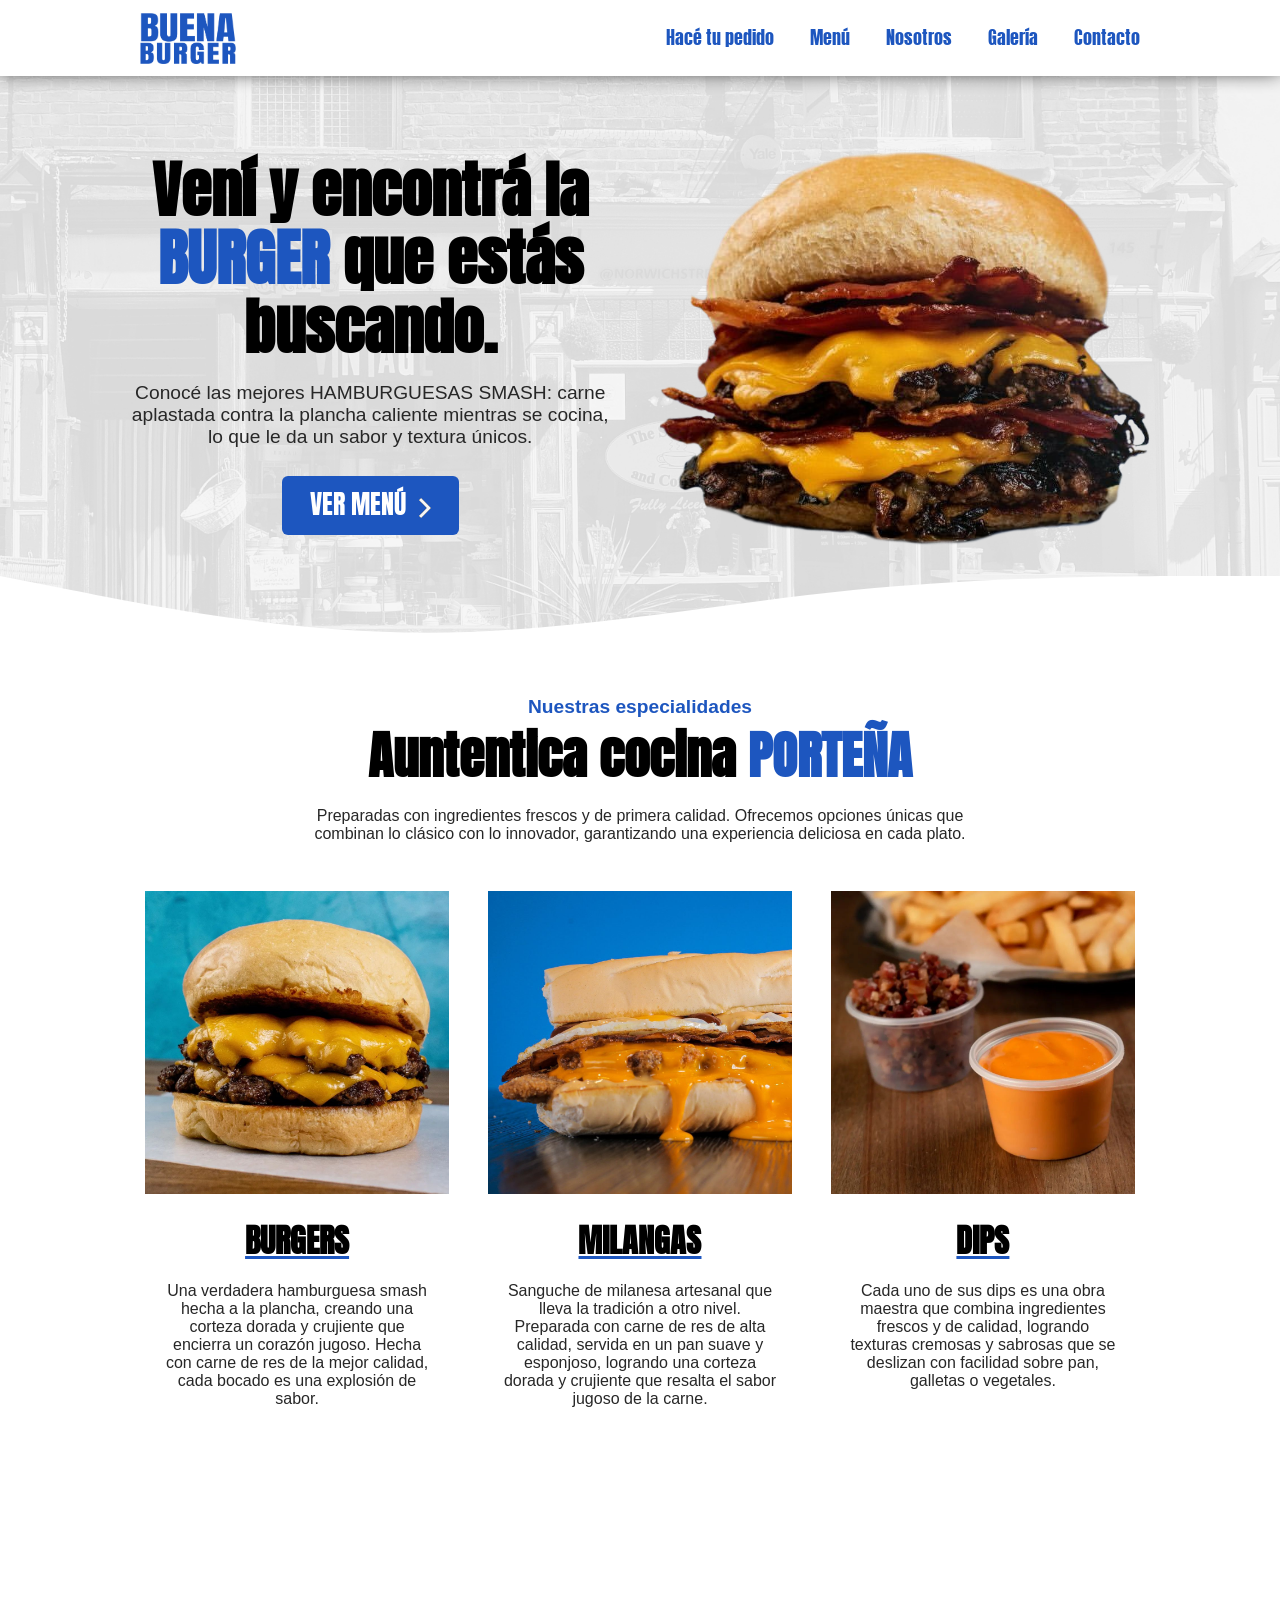
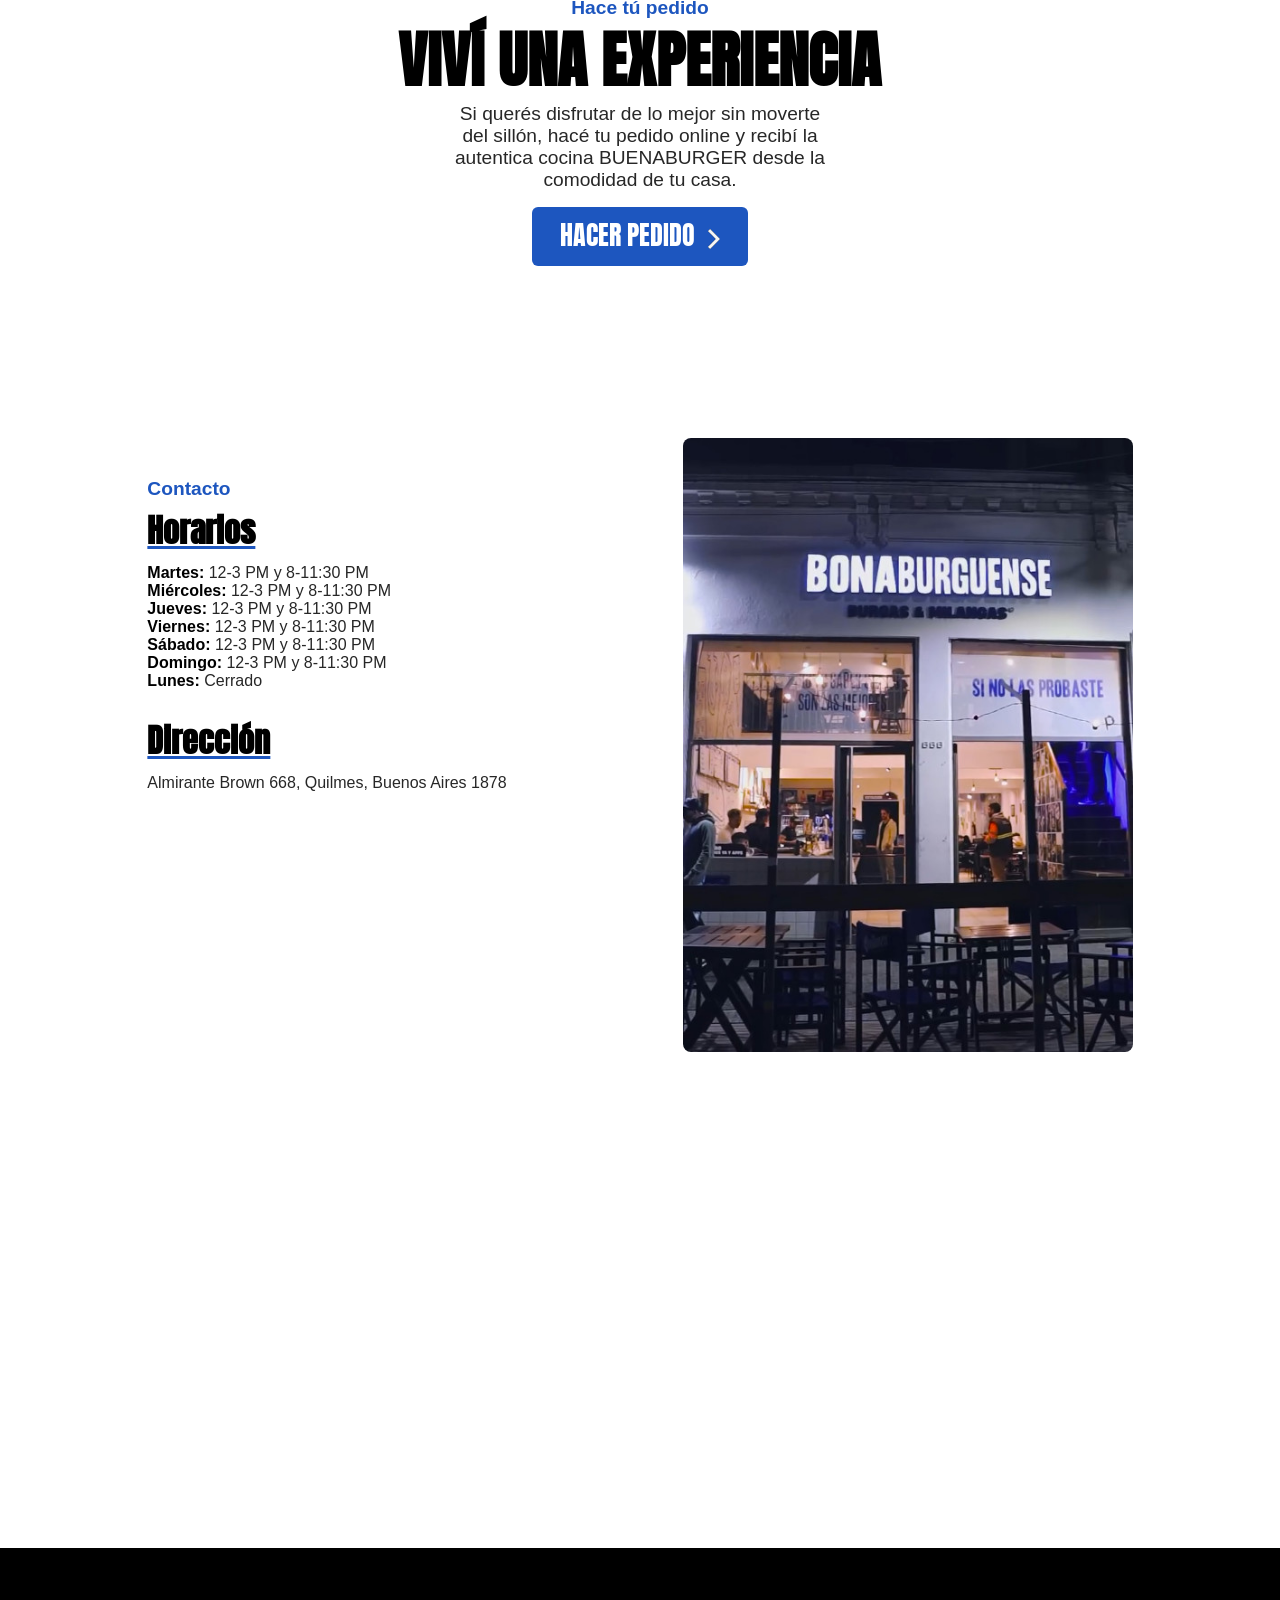
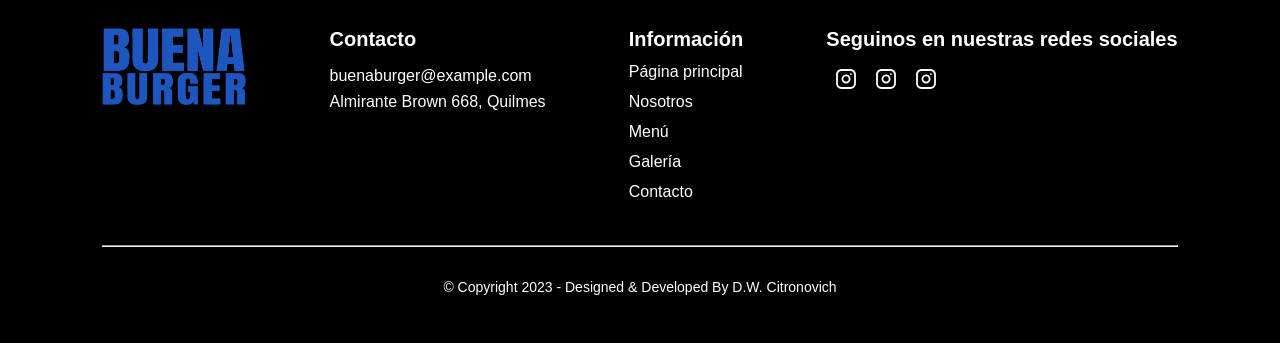
==== commit f9add6a8: "responsive design finished" ====
--- a/index.html
+++ b/index.html
@@ -2,8 +2,8 @@
 <html lang="es">
     <head>
         <meta charset="UTF-8">
-        <title>Reales hamburguesas smash - BONABURGUENSE</title>
-        <meta name="keywords" content="bonaburguense, hamburguesa, quilmes">
+        <title>Reales hamburguesas smash - BUENABURGER</title>
+        <meta name="keywords" content="buenaburger, hamburguesa, quilmes">
         <meta name="description" content="Reales hamburguesas smash🔥 Cómo sabes que no son las mejores, si no las probaste?">
         <meta name="viewport" content="width=device-width, initial-scale=1.0">
         <meta name="author" content="Citronov WebSites">
@@ -14,11 +14,11 @@
         <header>
             <div id="header-div">
                 <h1>
-                BONABURGUENSE. BURGAS Y MILANGAS
+                BUENABURGER. BURGAS Y MILANGAS
                 </h1>
                 <div id="header-top">
                     <a href="index.html">
-                        <img id="header-logo" src="Images/logo-bonaburguense-1.png" alt="BONABURGUENSE. BURGAS Y MILANGAS logo">
+                        <img id="header-logo" src="Images/logo-buenaburger-light.png" alt="BUENABURGER. BURGAS Y MILANGAS logo">
                     </a>
                     <div id="hamburguer-menu-icon">
                         <span class="bar"></span>
@@ -40,7 +40,7 @@
         <main id="home-main">
             <section id="section-statement">
                     <div class="top-page-div">
-                        <h2>Vení y encontrá la <span class="blue-text">BURGA</span> que estás buscando.</h2>
+                        <h2>Vení y encontrá la <span class="blue-text">BURGER</span> que estás buscando.</h2>
                         <p class="section-div-text">Conocé las mejores HAMBURGUESAS SMASH: carne aplastada contra la plancha caliente mientras se cocina, lo que le da un sabor y textura únicos.</p>
                         <button id="main-section-statement-button" class="blue-button" type="button">
                             <a href="Pages/menu.html">
@@ -62,10 +62,10 @@
                     <div id="section-cards-div">
                         <div class="section-card">
                             <div class="section-card-div-img">
-                                <img src="Images/burga-image.jpeg" alt="Una BURGA">
+                                <img src="Images/burga-image.jpeg" alt="Una BURGER">
                             </div>
                             <div class="section-card-div-text">
-                                <h3><span class="blue-underline">BURGAS</span></h3>
+                                <h3><span class="blue-underline">BURGERS</span></h3>
                                 <div class="section-div-text">
                                     <p>Una verdadera hamburguesa smash hecha a la plancha, creando una corteza dorada y crujiente que encierra un corazón jugoso. Hecha con carne de res de la mejor calidad, cada bocado es una explosión de sabor.</p>
                                 </div>
@@ -101,7 +101,7 @@
                 <div id="section-hace-tu-pedido-div-content" class="common-section-content-div">
                     <h2 class="small-title"><span class="blue-text">Hace tú pedido</span></h2>
                     <h2>VIVÍ UNA EXPERIENCIA</h2>
-                    <p><span class="grey-text">Si querés disfrutar de lo mejor sin moverte del sillón, hacé tu pedido online y recibí la autentica cocina BONABURGUENSE desde la comodidad de tu casa.</span></p>
+                    <p><span class="grey-text">Si querés disfrutar de lo mejor sin moverte del sillón, hacé tu pedido online y recibí la autentica cocina BUENABURGER desde la comodidad de tu casa.</span></p>
                     <button id="section-hace-tu-pedido-button" class="blue-button">
                         <a>
                             <span class="button-text">HACER PEDIDO</span>
@@ -129,7 +129,7 @@
                             <h3><span class="blue-underline">Dirección</span></h3>
                             <p><span class="grey-text">Almirante Brown 668, Quilmes, Buenos Aires 1878</span></p>
                         </div>                
-                        <img id="section-contact-img-hamburgueseria" class="blue-bottom-border-img" src="Images/hamburgueseria-facade-2.jpeg" alt="Local de BONABURGUENSE">
+                        <img id="section-contact-img-hamburgueseria" class="blue-bottom-border-img" src="Images/hamburgueseria-facade-2.jpeg" alt="Local de BUENABURGER">
                     </div>
                     <iframe class="iframe-maps-ubication" src="https://www.google.com/maps/embed?pb=!1m18!1m12!1m3!1d3279.306602469936!2d-58.25799479058992!3d-34.72266527279878!2m3!1f0!2f0!3f0!3m2!1i1024!2i768!4f13.1!3m3!1m2!1s0x95a3359bbf4d58cd%3A0x7d6606f561d563d2!2sBonaburguense!5e0!3m2!1ses-419!2sar!4v1730061032522!5m2!1ses-419!2sar" width="600" height="450" style="border:0;" allowfullscreen="" loading="lazy" referrerpolicy="no-referrer-when-downgrade"></iframe>
                 </div>
@@ -138,11 +138,11 @@
         </main>
         <footer>
             <div id="footer-div-top">
-                <img id="footer-div-top-logo" src="Images/logo-bonaburguense-1.png" alt="Logo de BONABURGUENSE">
+                <img id="footer-div-top-logo" src="Images/logo-buenaburger-dark.png" alt="Logo de BUENABURGER">
                 <div id="footer-div-top-contacto" class="footer-section">
                     <h4>Contacto</h4>
                     <ul>
-                        <li>bonaburguense@example.com</li>
+                        <li>buenaburger@example.com</li>
                         <li>Almirante Brown 668, Quilmes</li>
                     </ul>
                 </div>
--- a/responsive-style.css
+++ b/responsive-style.css
@@ -710,7 +710,7 @@
     }
 
     h2 {
-        font-size: clamp(2.4375rem, 5vw, 3.8125rem);;
+        font-size: clamp(2.4375rem, 5vw, 3.8125rem);
     }
 
     h3 {
@@ -727,7 +727,7 @@
     }
 
     .top-page-div {
-        margin-top: 6vh;
+        margin-top: 16vh;
         margin-bottom: -6vh;
     }
 
@@ -808,12 +808,14 @@
 
     #home-main #section-statement {
         margin-top: 4vh;
-        margin-bottom: -48px;
+        margin-bottom: -10vh;
         padding-bottom: 0;
     }
 
     #home-main .top-page-div {
         width: 52%;
+        margin-top: 0;
+        margin-bottom: 0;
         padding-top: 0;
         padding-bottom: 0;
         padding-left: 0;
@@ -830,6 +832,7 @@
     }
 
     #section-cards-svg-top {
+        margin-top: 3vh;
         margin-bottom: -12vh;
     }
 
@@ -955,4 +958,10 @@
         margin-bottom: 1vh;
         border-radius: 8px;
     }
+
+    /* ==== CONTACTO ==== */
+
+    .contact-option p {
+        font-size: 1.25rem;
+    }
 }
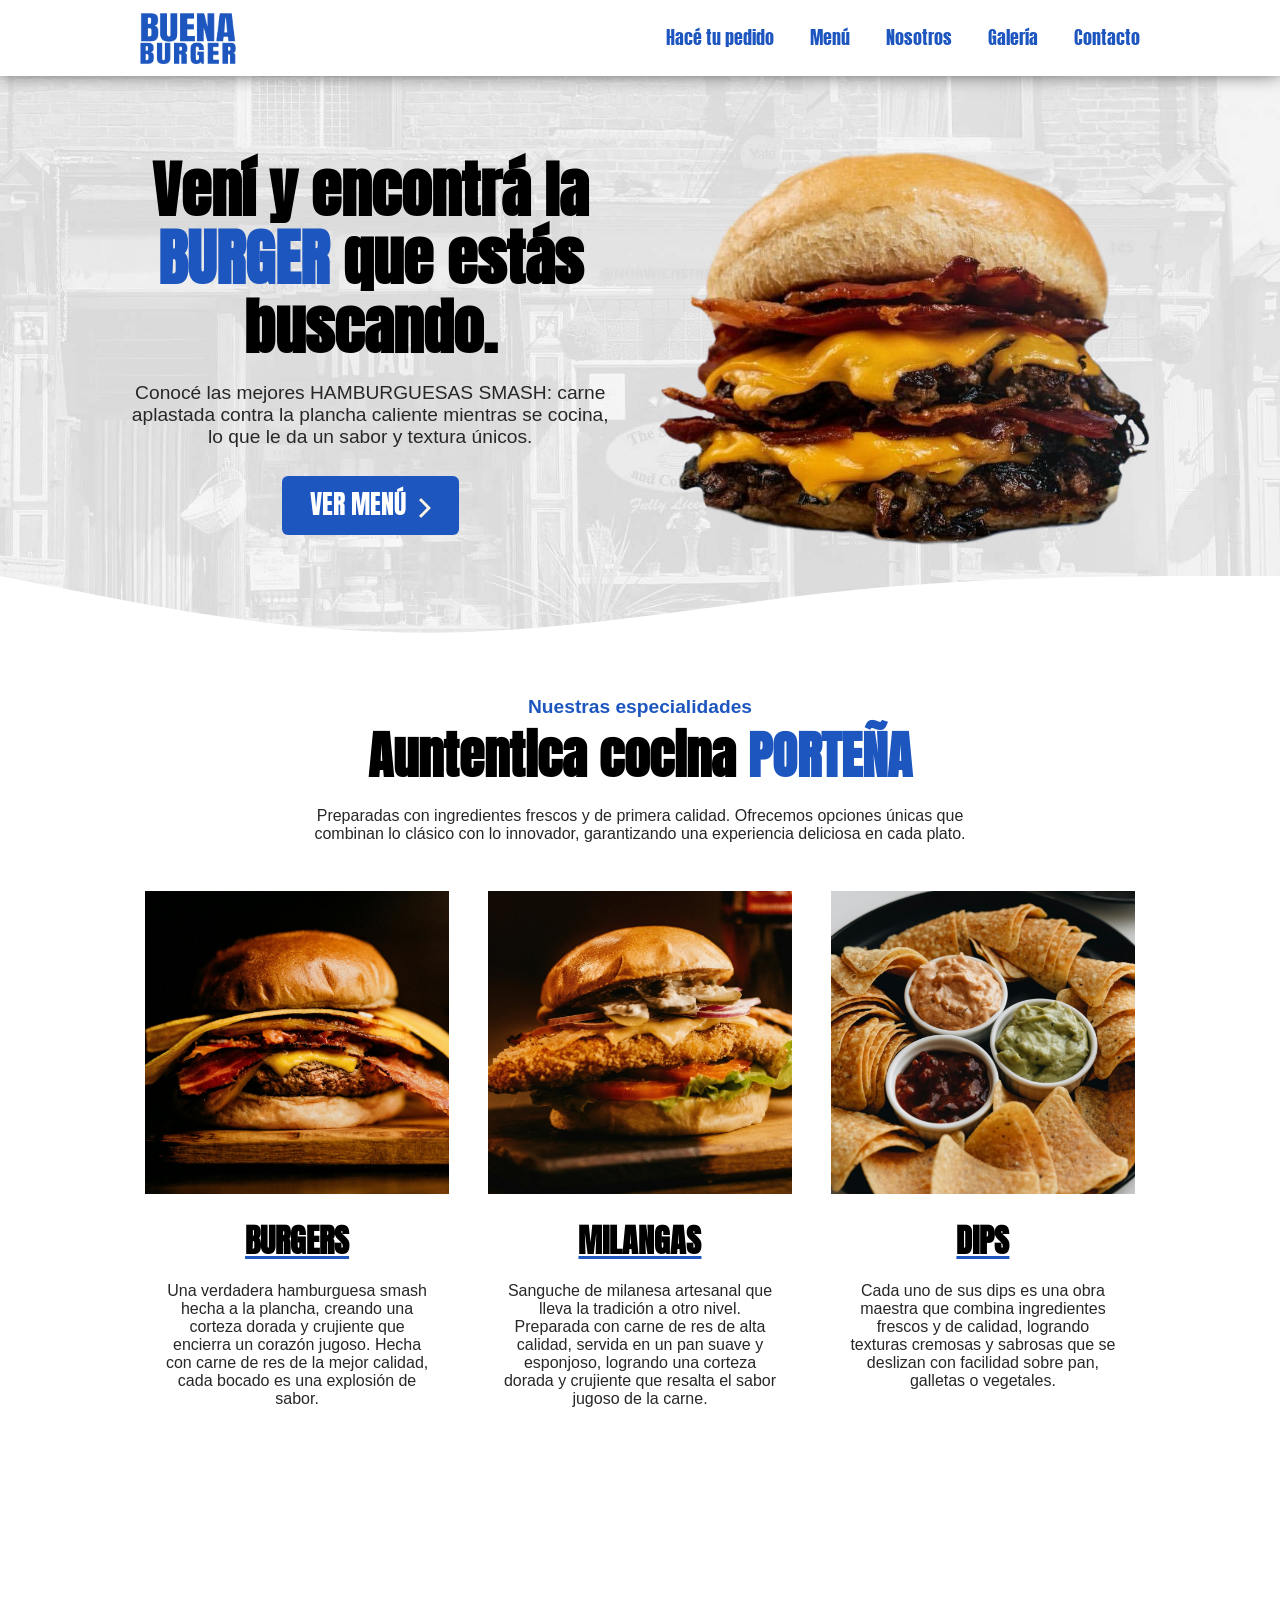
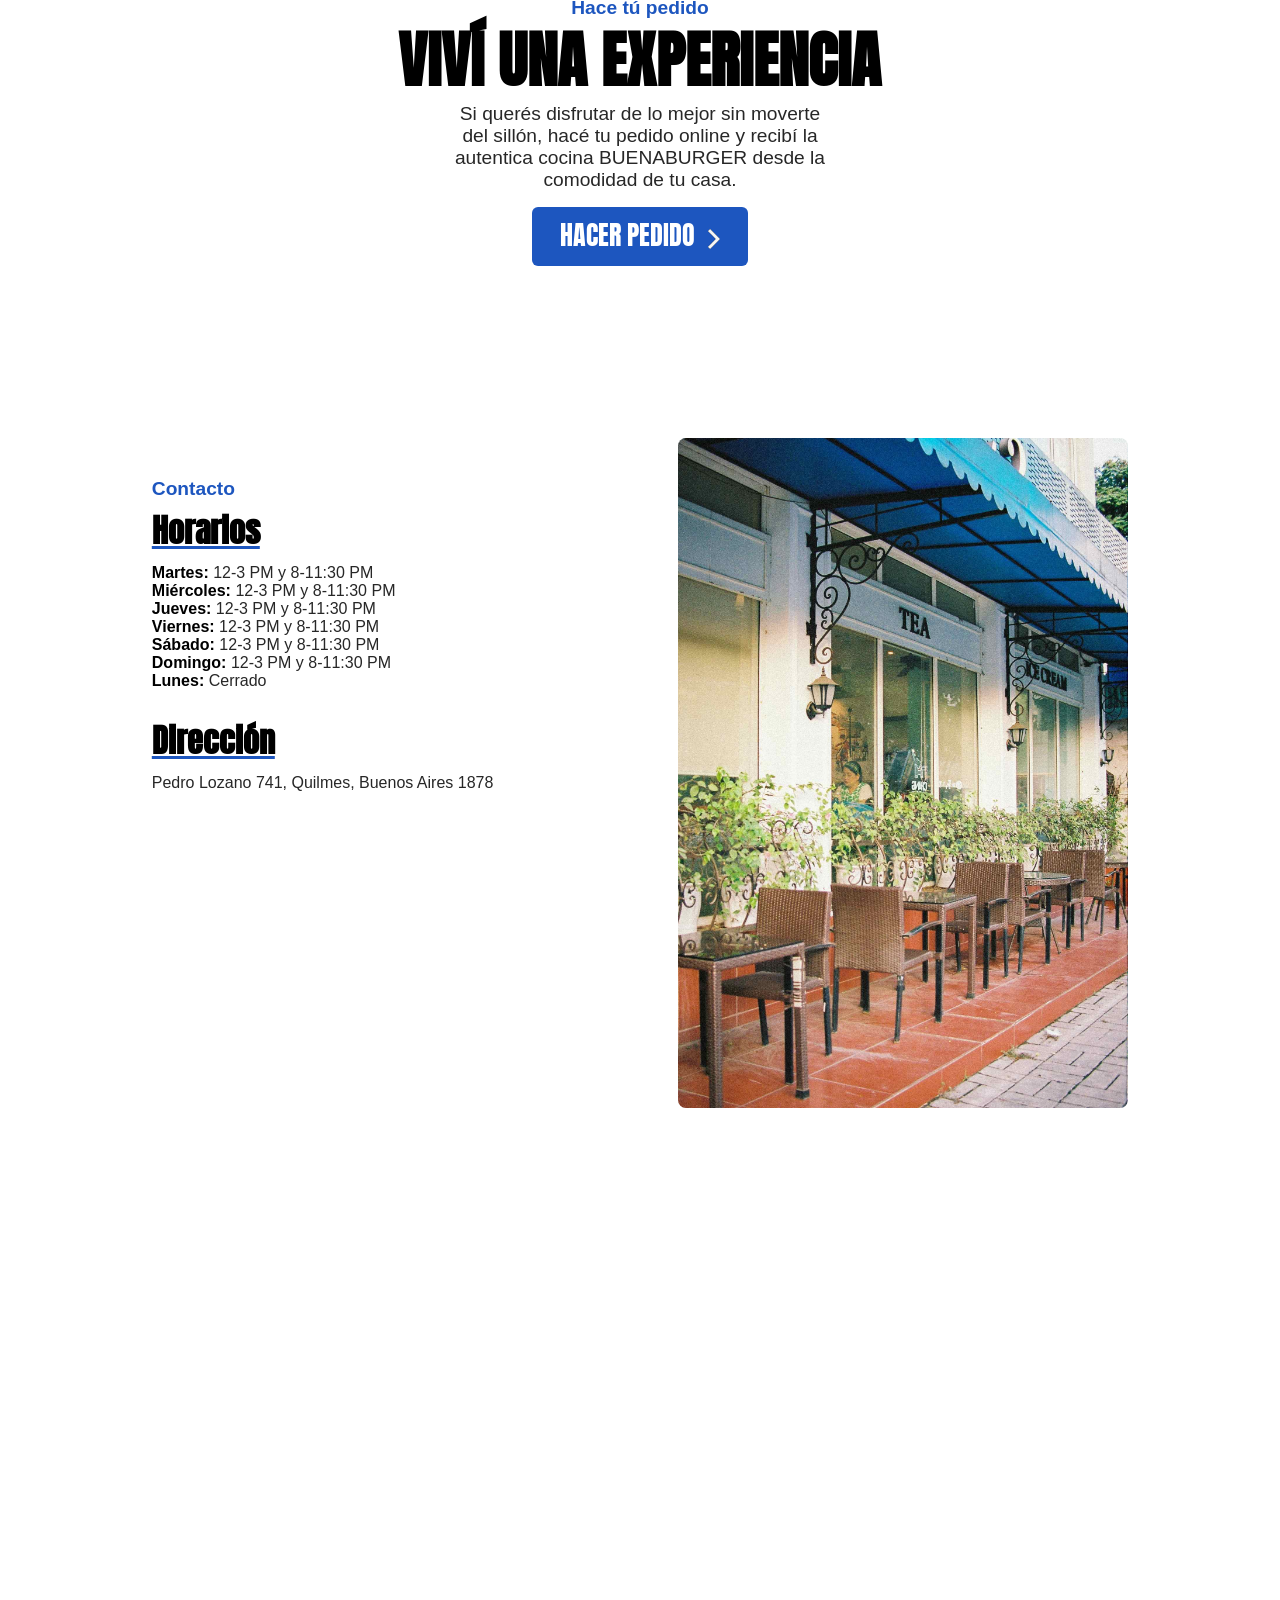
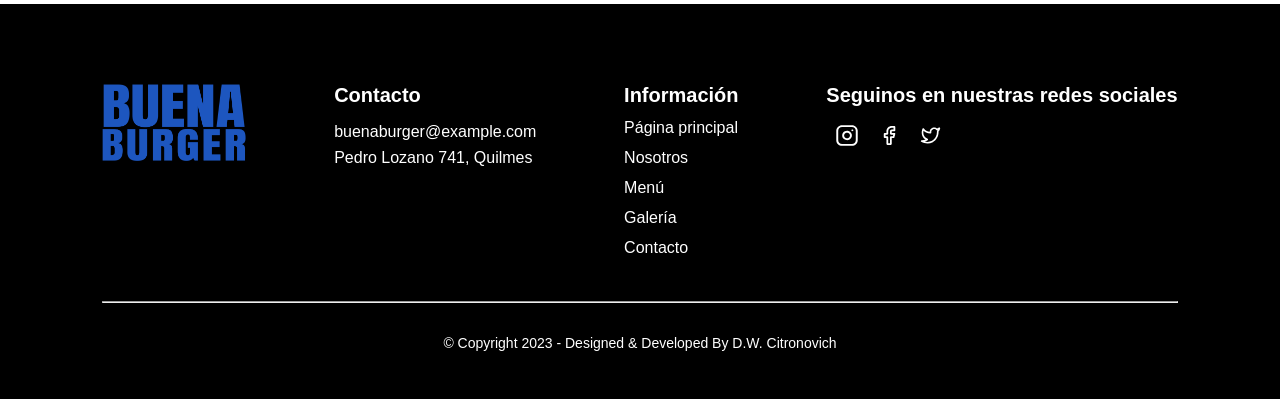
==== commit f141b7cb: "images compression" ====
--- a/index.html
+++ b/index.html
@@ -62,7 +62,7 @@
                     <div id="section-cards-div">
                         <div class="section-card">
                             <div class="section-card-div-img">
-                                <img src="Images/burga-image.jpeg" alt="Una BURGER">
+                                <img src="Images/burger-especialidad.jpg" alt="Una BURGER">
                             </div>
                             <div class="section-card-div-text">
                                 <h3><span class="blue-underline">BURGERS</span></h3>
@@ -73,7 +73,7 @@
                         </div>
                         <div class="section-card">
                             <div class="section-card-div-img">
-                                <img src="Images/milanga-image.jpeg" alt="Una MILANGA">
+                                <img src="Images/milanga-especialidad.jpg" alt="Una MILANGA">
                             </div>
                             <div class="section-card-div-text">
                                 <h3><span class="blue-underline">MILANGAS</span></h3>
@@ -84,7 +84,7 @@
                         </div>
                         <div class="section-card">
                             <div class="section-card-div-img">
-                                <img src="Images/dips-image.jpeg" alt="Una MILANGA">
+                                <img src="Images/dips-especialidad.jpg" alt="Una MILANGA">
                             </div>
                             <div class="section-card-div-text">
                                 <h3><span class="blue-underline">DIPS</span></h3>
@@ -103,7 +103,7 @@
                     <h2>VIVÍ UNA EXPERIENCIA</h2>
                     <p><span class="grey-text">Si querés disfrutar de lo mejor sin moverte del sillón, hacé tu pedido online y recibí la autentica cocina BUENABURGER desde la comodidad de tu casa.</span></p>
                     <button id="section-hace-tu-pedido-button" class="blue-button">
-                        <a>
+                        <a href="index.html">
                             <span class="button-text">HACER PEDIDO</span>
                             <img class="button-arrow" src="Images/arrow.svg" alt="Flecha">
                         </a>
@@ -127,11 +127,11 @@
                                 <li><span class="span-days">Lunes:</span><span class="grey-text"> Cerrado</span></li>
                             </ol>
                             <h3><span class="blue-underline">Dirección</span></h3>
-                            <p><span class="grey-text">Almirante Brown 668, Quilmes, Buenos Aires 1878</span></p>
+                            <p><span class="grey-text">Pedro Lozano 741, Quilmes, Buenos Aires 1878</span></p>
                         </div>                
-                        <img id="section-contact-img-hamburgueseria" class="blue-bottom-border-img" src="Images/hamburgueseria-facade-2.jpeg" alt="Local de BUENABURGER">
+                        <img id="section-contact-img-hamburgueseria" class="blue-bottom-border-img" src="Images/buenaburger-facade.jpg" alt="Local de BUENABURGER">
                     </div>
-                    <iframe class="iframe-maps-ubication" src="https://www.google.com/maps/embed?pb=!1m18!1m12!1m3!1d3279.306602469936!2d-58.25799479058992!3d-34.72266527279878!2m3!1f0!2f0!3f0!3m2!1i1024!2i768!4f13.1!3m3!1m2!1s0x95a3359bbf4d58cd%3A0x7d6606f561d563d2!2sBonaburguense!5e0!3m2!1ses-419!2sar!4v1730061032522!5m2!1ses-419!2sar" width="600" height="450" style="border:0;" allowfullscreen="" loading="lazy" referrerpolicy="no-referrer-when-downgrade"></iframe>
+                    <iframe class="iframe-maps-ubication" src="https://www.google.com/maps/embed?pb=!1m10!1m8!1m3!1d15843.2268139598!2d107.6110006!3d-6.9137003!3m2!1i1024!2i768!4f13.1!5e0!3m2!1ses-419!2sar!4v1732993398791!5m2!1ses-419!2sar" width="600" height="450" style="border:0;" allowfullscreen="" loading="lazy" referrerpolicy="no-referrer-when-downgrade"></iframe>
                 </div>
             </section>
             <div class="page-bottom-padding-white"></div>
@@ -143,7 +143,7 @@
                     <h4>Contacto</h4>
                     <ul>
                         <li>buenaburger@example.com</li>
-                        <li>Almirante Brown 668, Quilmes</li>
+                        <li>Pedro Lozano 741, Quilmes</li>
                     </ul>
                 </div>
                 <div id="footer-div-top-information" class="footer-section">
@@ -160,8 +160,8 @@
                     <h4>Seguinos en nuestras redes sociales</h4>
                     <ul>
                         <li><a href="#"><img src="Images/Instagram.svg"></a></li>
-                        <li><a href="#"><img src="Images/Instagram.svg"></a></li>
-                        <li><a href="#"><img src="Images/Instagram.svg"></a></li>
+                        <li><a href="#"><img src="Images/Facebook.svg"></a></li>
+                        <li><a href="#"><img src="Images/Twitter.svg"></a></li>
                     </ul>
                 </div>
             </div>
--- a/responsive-style.css
+++ b/responsive-style.css
@@ -30,7 +30,7 @@
     width: 100%;
     height: 100vh;
     margin: 0;
-    background-image: url("Images/facade-4.png");
+    background-image: url("Images/buenaburger-facade-bg-2.jpg");
     background-size: cover;
     background-repeat: no-repeat;
     background-position: center;
@@ -627,6 +627,11 @@
     margin-right: 8px;
 }
 
+#footer-top-seguinos img {
+    width: 2vw;
+    height: auto;
+}
+
 footer hr {
     margin-top: 8px;
     margin-bottom: 8px;
@@ -727,7 +732,7 @@
     }
 
     .top-page-div {
-        margin-top: 16vh;
+        margin-top: 12vh;
         margin-bottom: -6vh;
     }
 
@@ -930,10 +935,15 @@
     }
 
     #nosotros-main-div-bottom-content {
+        max-width: 90rem;
         display: flex;
         justify-content: space-between;
         gap: 4%;
         padding-bottom: 8vh;
+    }
+
+    #nosotros-main-div-bottom-content img {
+        max-width: 40%;
     }
 
     #nosotros-section-contact iframe {
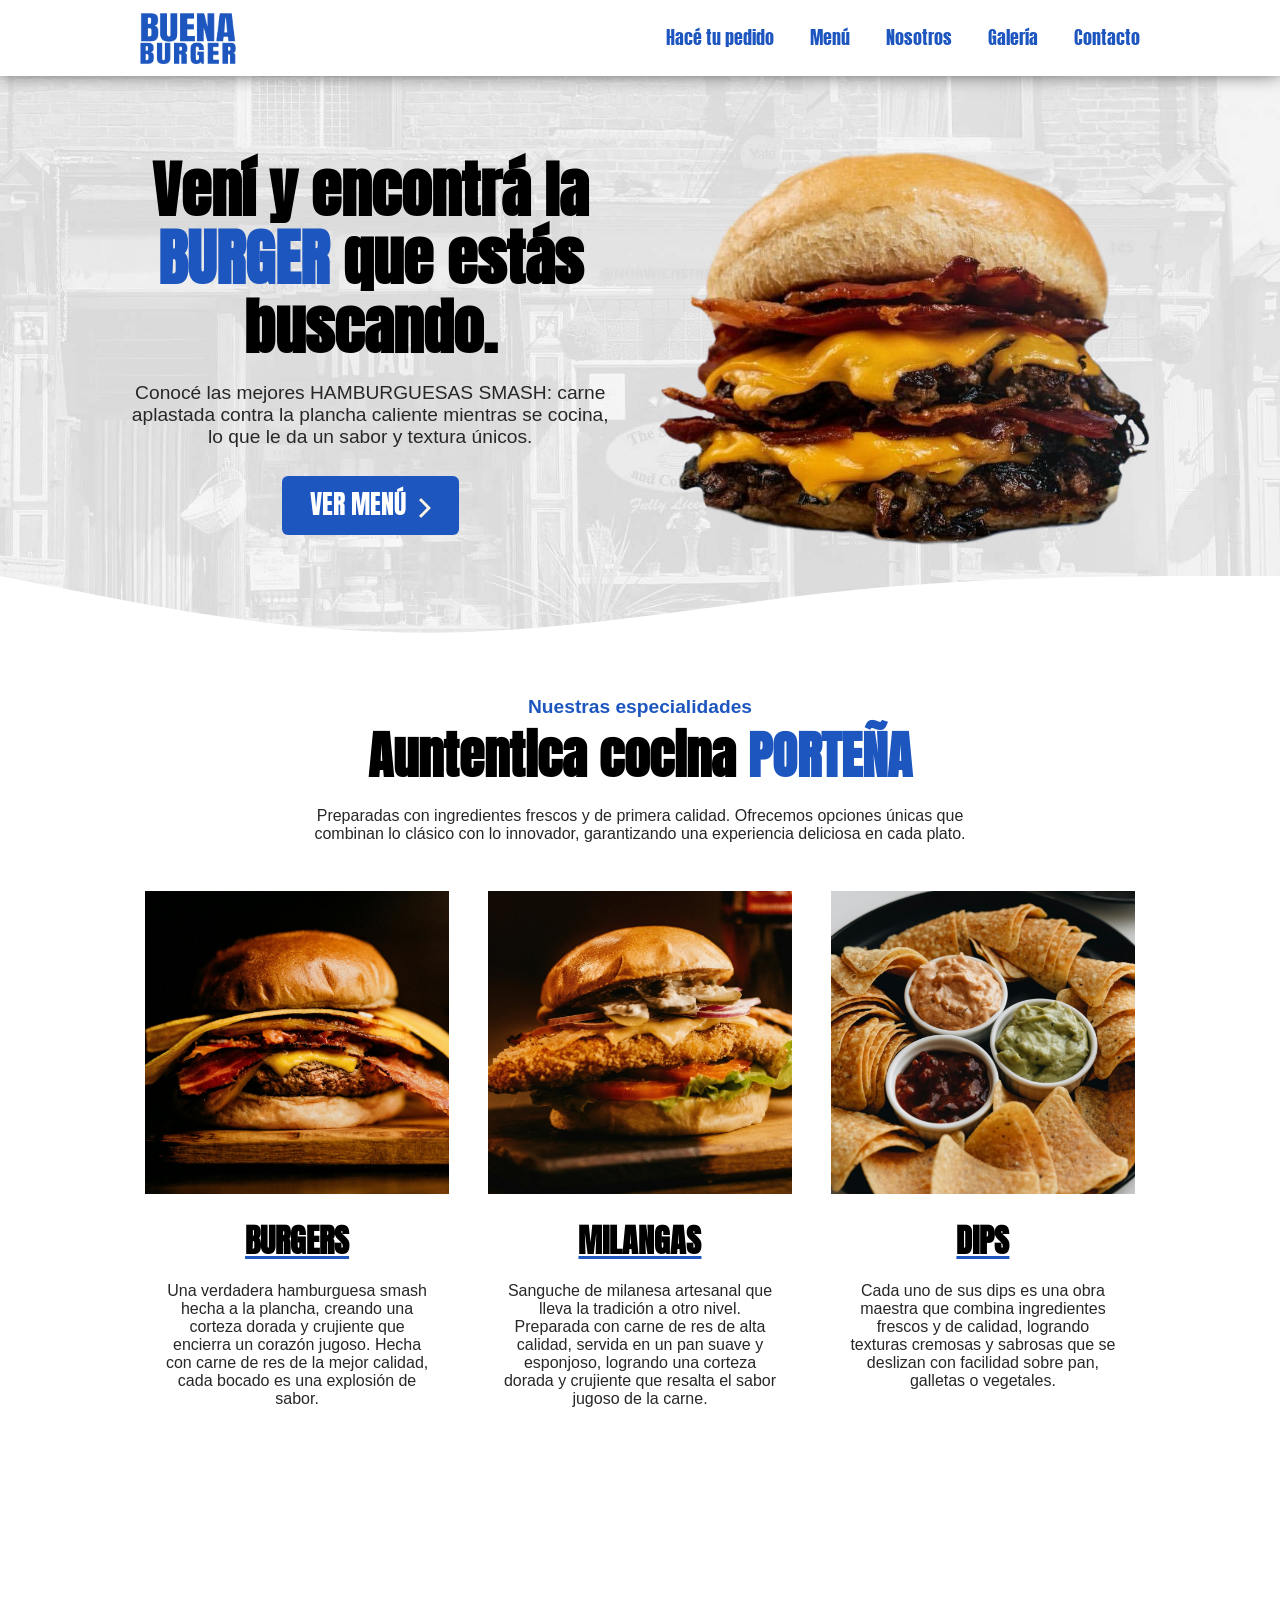
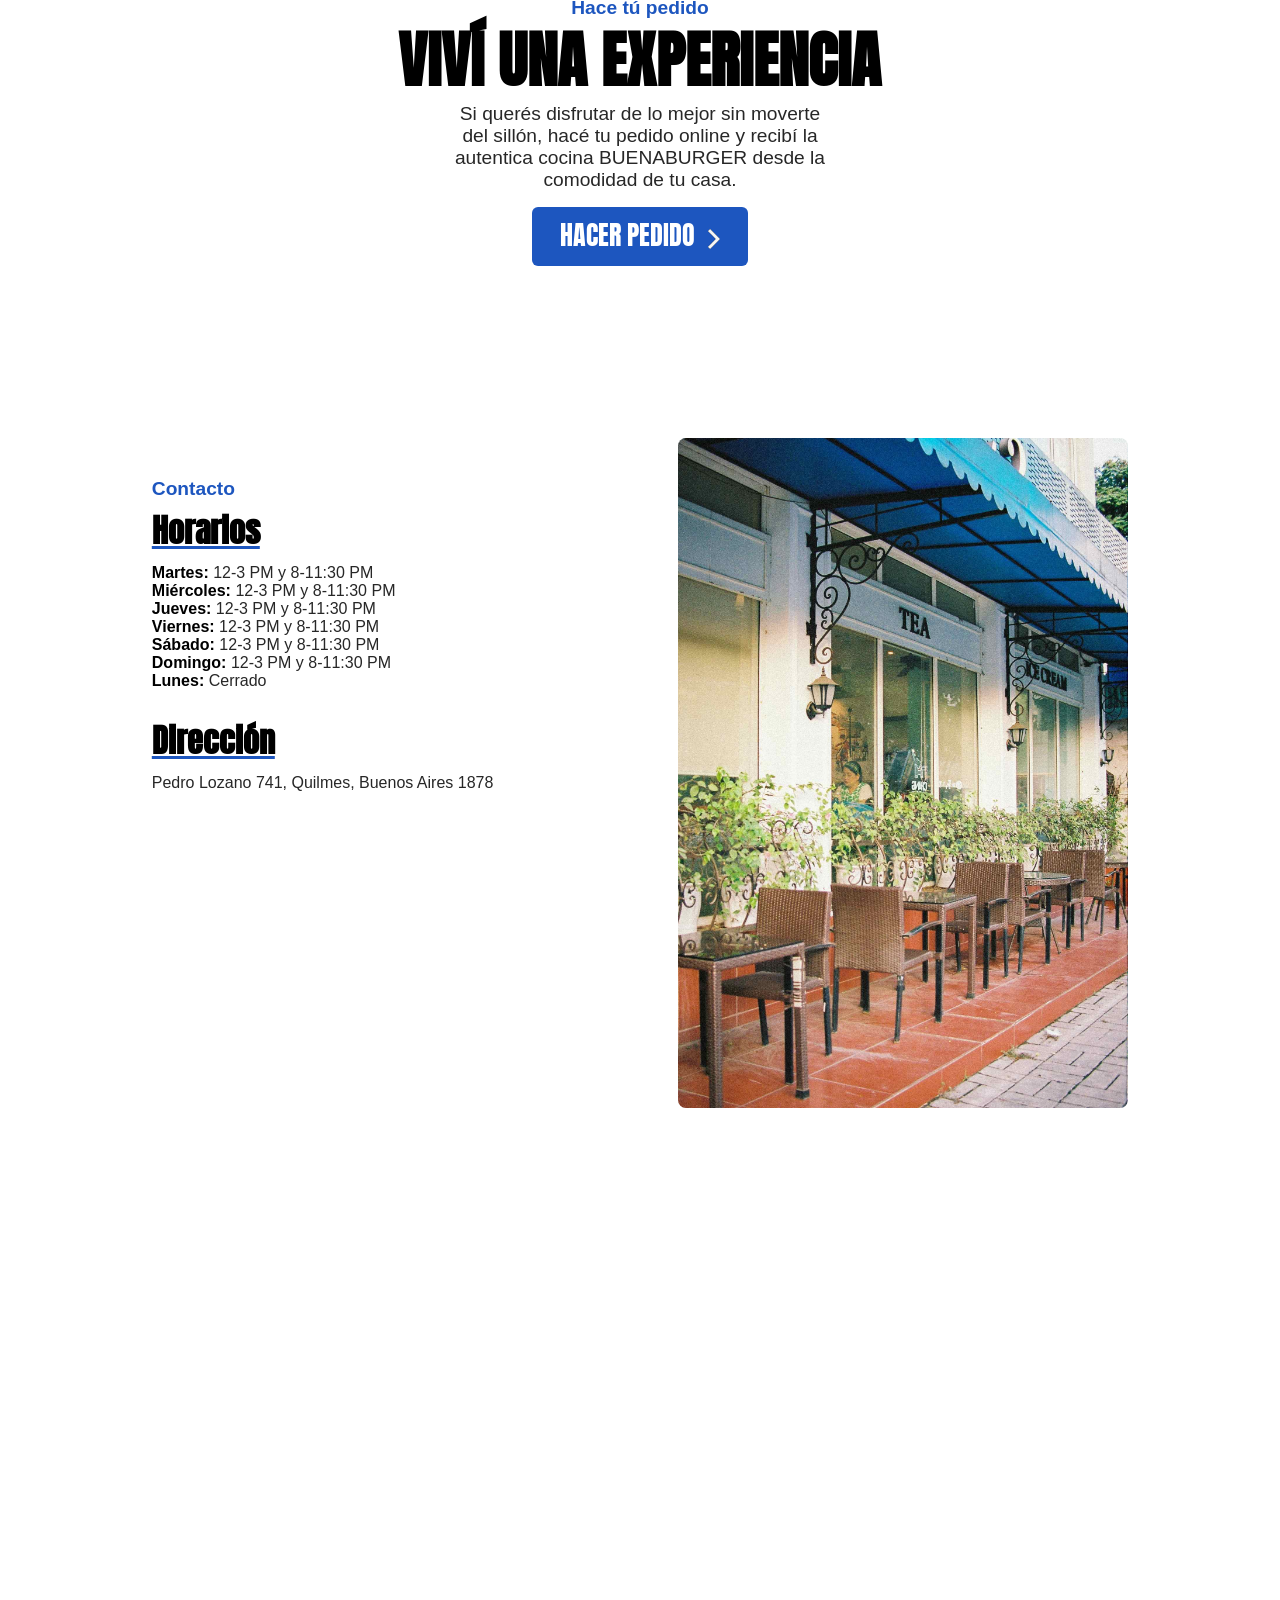
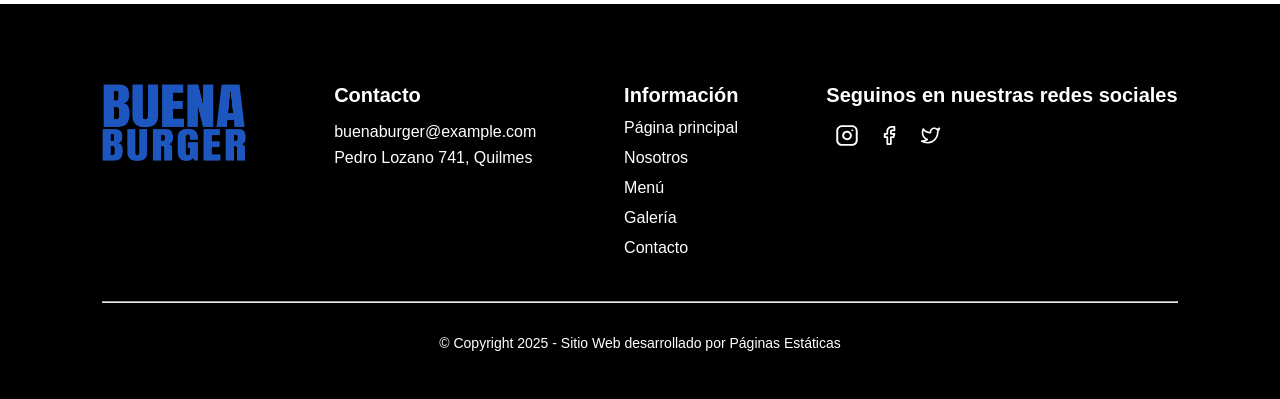
==== commit 22a499c3: "icon added, copyright fixed" ====
--- a/index.html
+++ b/index.html
@@ -8,7 +8,7 @@
         <meta name="viewport" content="width=device-width, initial-scale=1.0">
         <meta name="author" content="Citronov WebSites">
         <link rel="stylesheet" href="responsive-style.css">
-        <link rel="icon" href="Images/favicon.ico" type="image/x-icon">
+        <link rel="icon" href="Images/buenaburger-icon.ico" type="image/x-icon">
     </head>
     <body>
         <header>
@@ -26,7 +26,7 @@
                         <span class="bar"></span>
                     </div>
                 </div>
-                <nav id="header-nav">
+                <nav>
                     <ul>
                         <li><a class="nav-li-element" href="index.html">Hacé tu pedido</a></li>
                         <li><a class="nav-li-element" href="Pages/menu.html">Menú</a></li>
@@ -166,7 +166,12 @@
                 </div>
             </div>
             <hr>
-            <p id="footer-p-copyright">© Copyright 2023 - Designed & Developed By D.W. Citronovich</p>
+            <p id="footer-p-copyright">
+                © Copyright 2025 - 
+                <a href="https://paginasestaticas.com.ar">
+                    Sitio Web desarrollado por Páginas Estáticas
+                </a>    
+            </p>
         </footer>
     </body>
     <script src="Scripts/hamburgerMenu.js"></script>
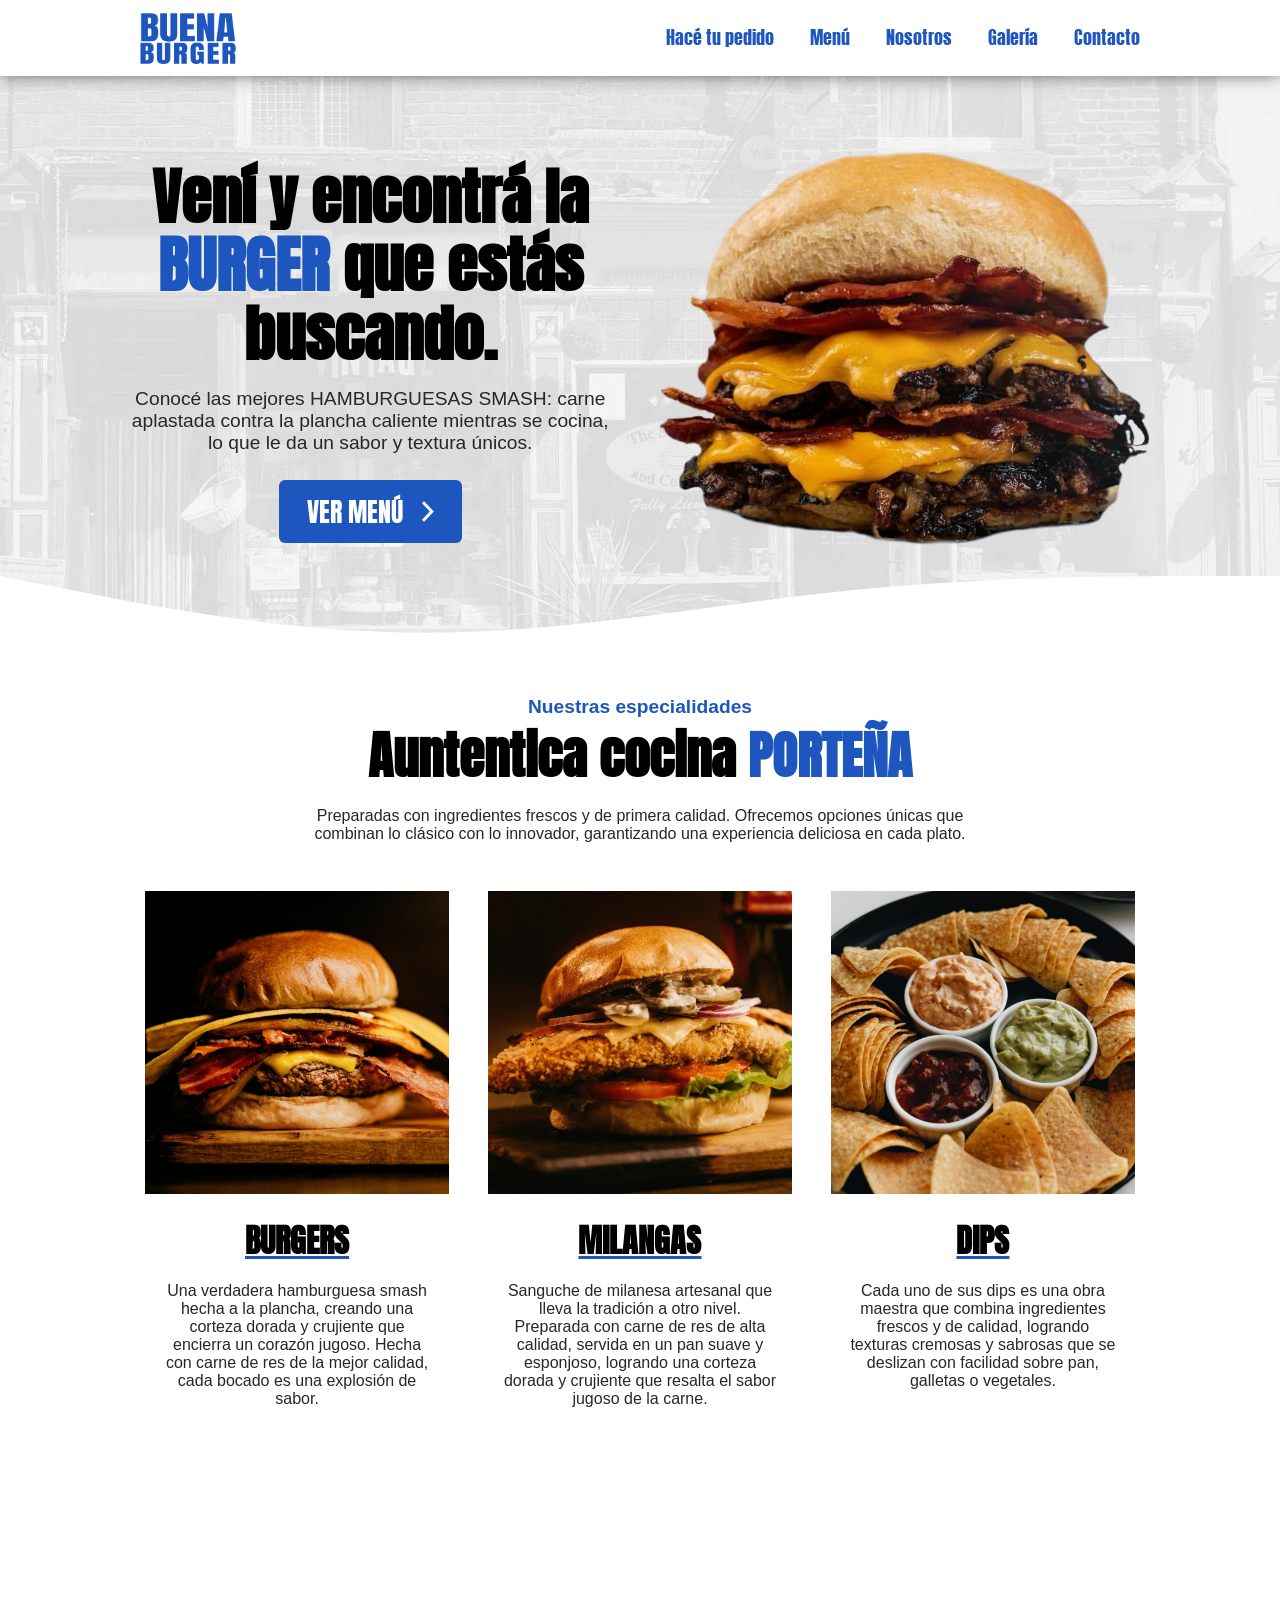
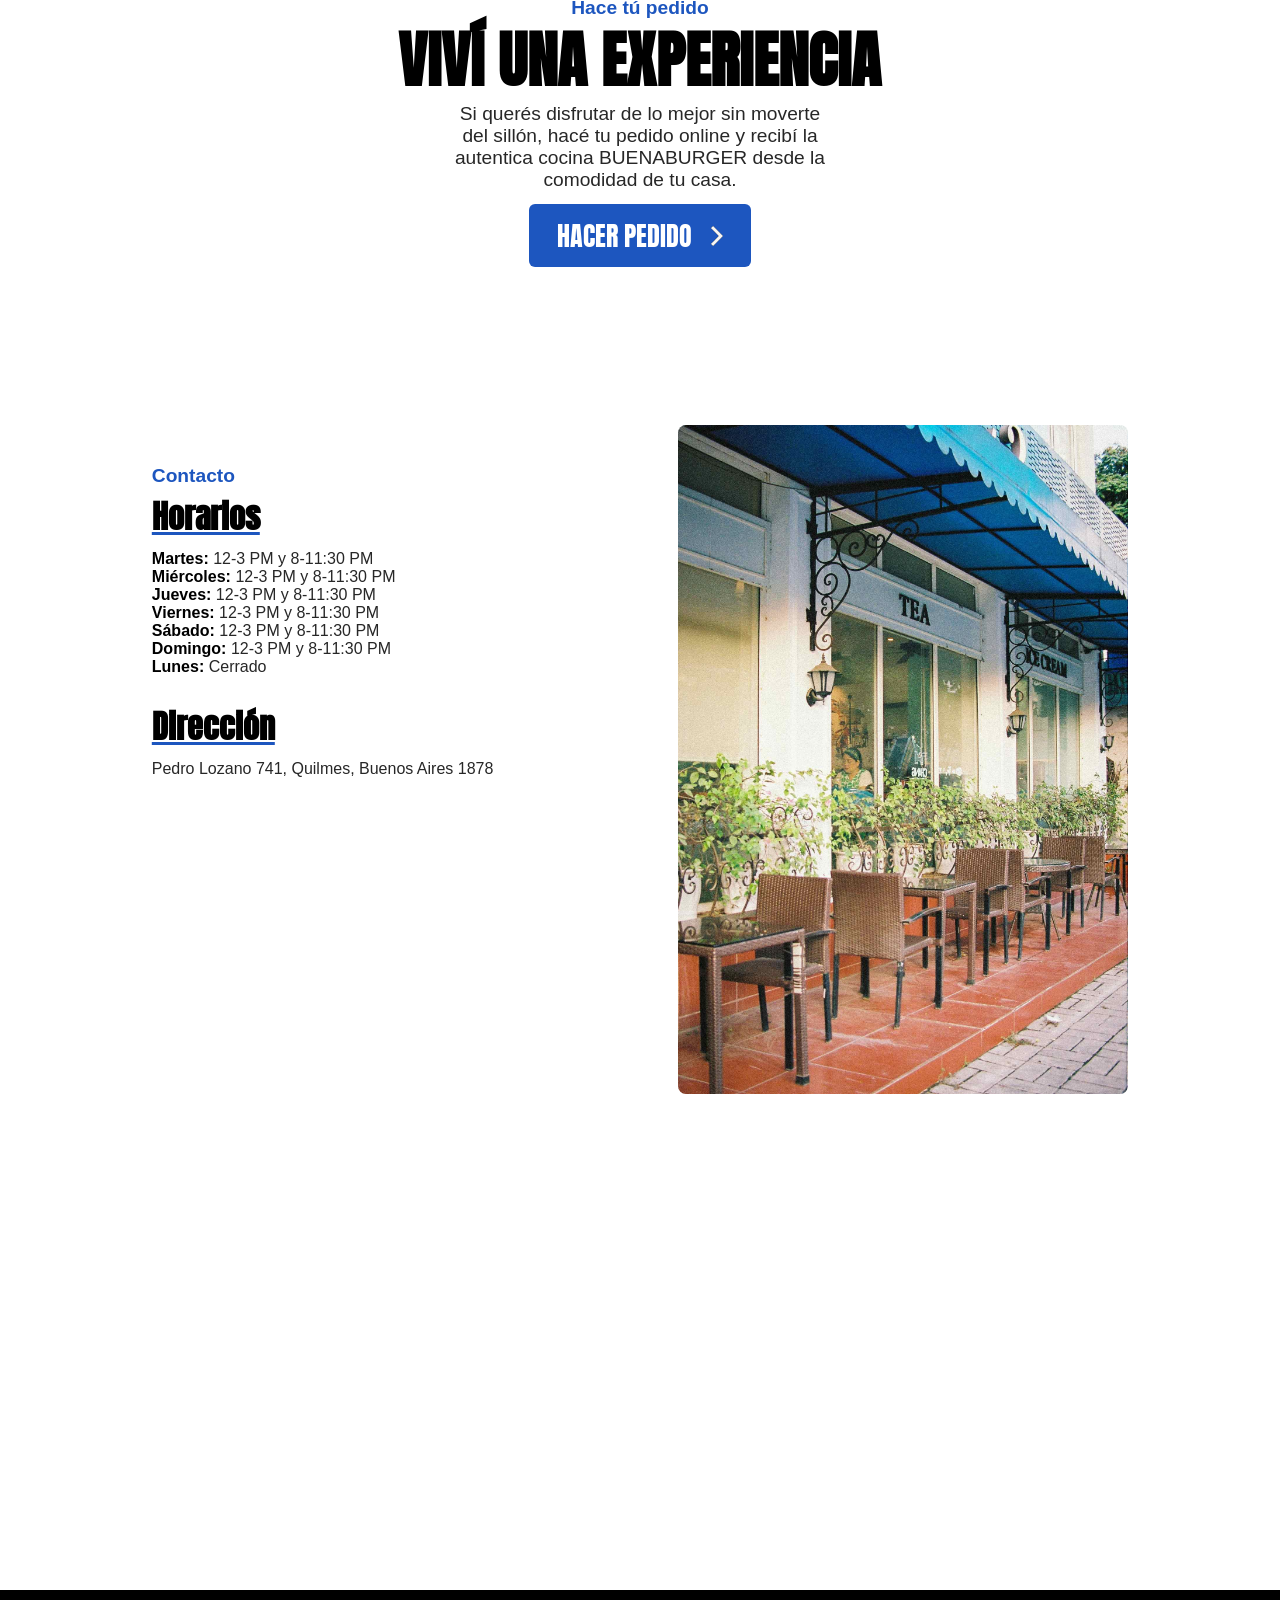
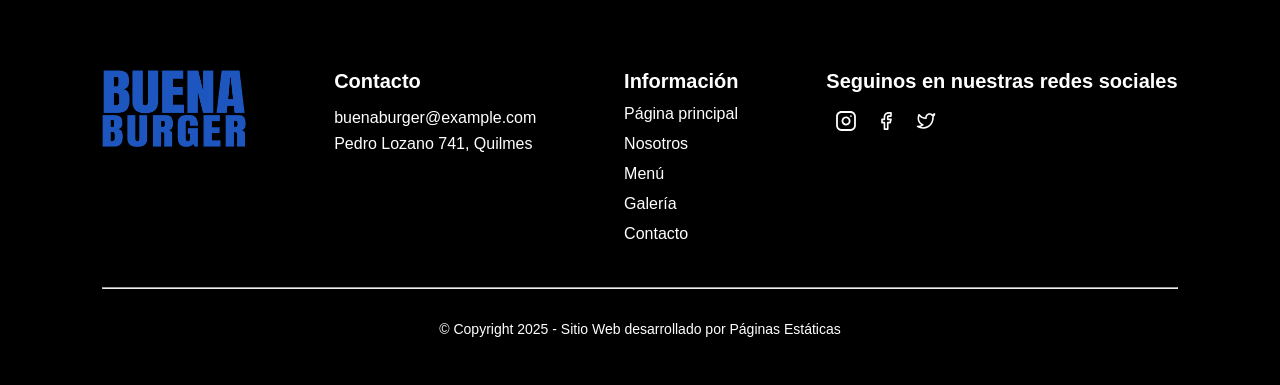
==== commit c445415d: "titles fixed" ====
--- a/index.html
+++ b/index.html
@@ -42,12 +42,10 @@
                     <div class="top-page-div">
                         <h2>Vení y encontrá la <span class="blue-text">BURGER</span> que estás buscando.</h2>
                         <p class="section-div-text">Conocé las mejores HAMBURGUESAS SMASH: carne aplastada contra la plancha caliente mientras se cocina, lo que le da un sabor y textura únicos.</p>
-                        <button id="main-section-statement-button" class="blue-button" type="button">
-                            <a href="Pages/menu.html">
-                                <span class="button-text">VER MENÚ</span>
-                                <img class="button-arrow" src="Images/arrow.svg" alt="Flecha">
-                            </a>
-                        </button>
+                        <a href="Pages/menu.html" id="main-section-statement-button" class="blue-button">
+                            <span class="button-text">VER MENÚ</span>
+                            <img class="button-arrow" src="Images/arrow.svg" alt="Flecha">
+                        </a>
                     </div>
                     <img id="section-statement-img" src="Images/burga-image-2.png">
             </section>
@@ -102,12 +100,10 @@
                     <h2 class="small-title"><span class="blue-text">Hace tú pedido</span></h2>
                     <h2>VIVÍ UNA EXPERIENCIA</h2>
                     <p><span class="grey-text">Si querés disfrutar de lo mejor sin moverte del sillón, hacé tu pedido online y recibí la autentica cocina BUENABURGER desde la comodidad de tu casa.</span></p>
-                    <button id="section-hace-tu-pedido-button" class="blue-button">
-                        <a href="index.html">
-                            <span class="button-text">HACER PEDIDO</span>
-                            <img class="button-arrow" src="Images/arrow.svg" alt="Flecha">
-                        </a>
-                    </button>
+                    <a href="Pages/contacto.html" id="section-hace-tu-pedido-button" class="blue-button">
+                        <span class="button-text">HACER PEDIDO</span>
+                        <img class="button-arrow" src="Images/arrow.svg" alt="Flecha">
+                    </a>
                 </div>
             </section>
             <svg id="section-contact-svg-top" xmlns="http://www.w3.org/2000/svg" viewBox="0 0 1440 320"><path fill="#ffffff" fill-opacity="1" d="M0,0L80,5.3C160,11,320,21,480,37.3C640,53,800,75,960,74.7C1120,75,1280,53,1360,42.7L1440,32L1440,320L1360,320C1280,320,1120,320,960,320C800,320,640,320,480,320C320,320,160,320,80,320L0,320Z"></path></svg>
--- a/responsive-style.css
+++ b/responsive-style.css
@@ -241,6 +241,10 @@
     margin-bottom: 36px;
 }
 
+#section-statement .section-div-text {
+    padding-bottom: 2rem;
+}
+
 #section-cards-svg-top {
     margin-top: -8vh;
     margin-bottom: -6vh;
@@ -282,6 +286,10 @@
 
 .section-card:hover img {
     transform: scale(1.1);
+}
+
+#section-hace-tu-pedido-div-content p {
+    padding-bottom: 2rem;
 }
 
 #section-contact-svg-top {
@@ -421,7 +429,7 @@
     color: white;
     margin: 0 auto;
     margin-top: 16px;
-    padding-top: 19px;
+    padding-top: 23px;
     padding-bottom: 15px;
     padding-left: 28px;
     padding-right: 28px;
@@ -496,7 +504,7 @@
 }
 
 #galeria-div-button-ver-menu {
-    padding-top: 32px;
+    padding-top: 3rem;
     padding-bottom: 32px;
     text-align: center;
 }
@@ -628,7 +636,7 @@
 }
 
 #footer-top-seguinos img {
-    width: 2vw;
+    width: 1.5rem;
     height: auto;
 }
 
@@ -639,6 +647,7 @@
 
 #footer-p-copyright {
     color: white;
+    text-align: center;
 }
 
 /* ===== TABLETS ==== */
